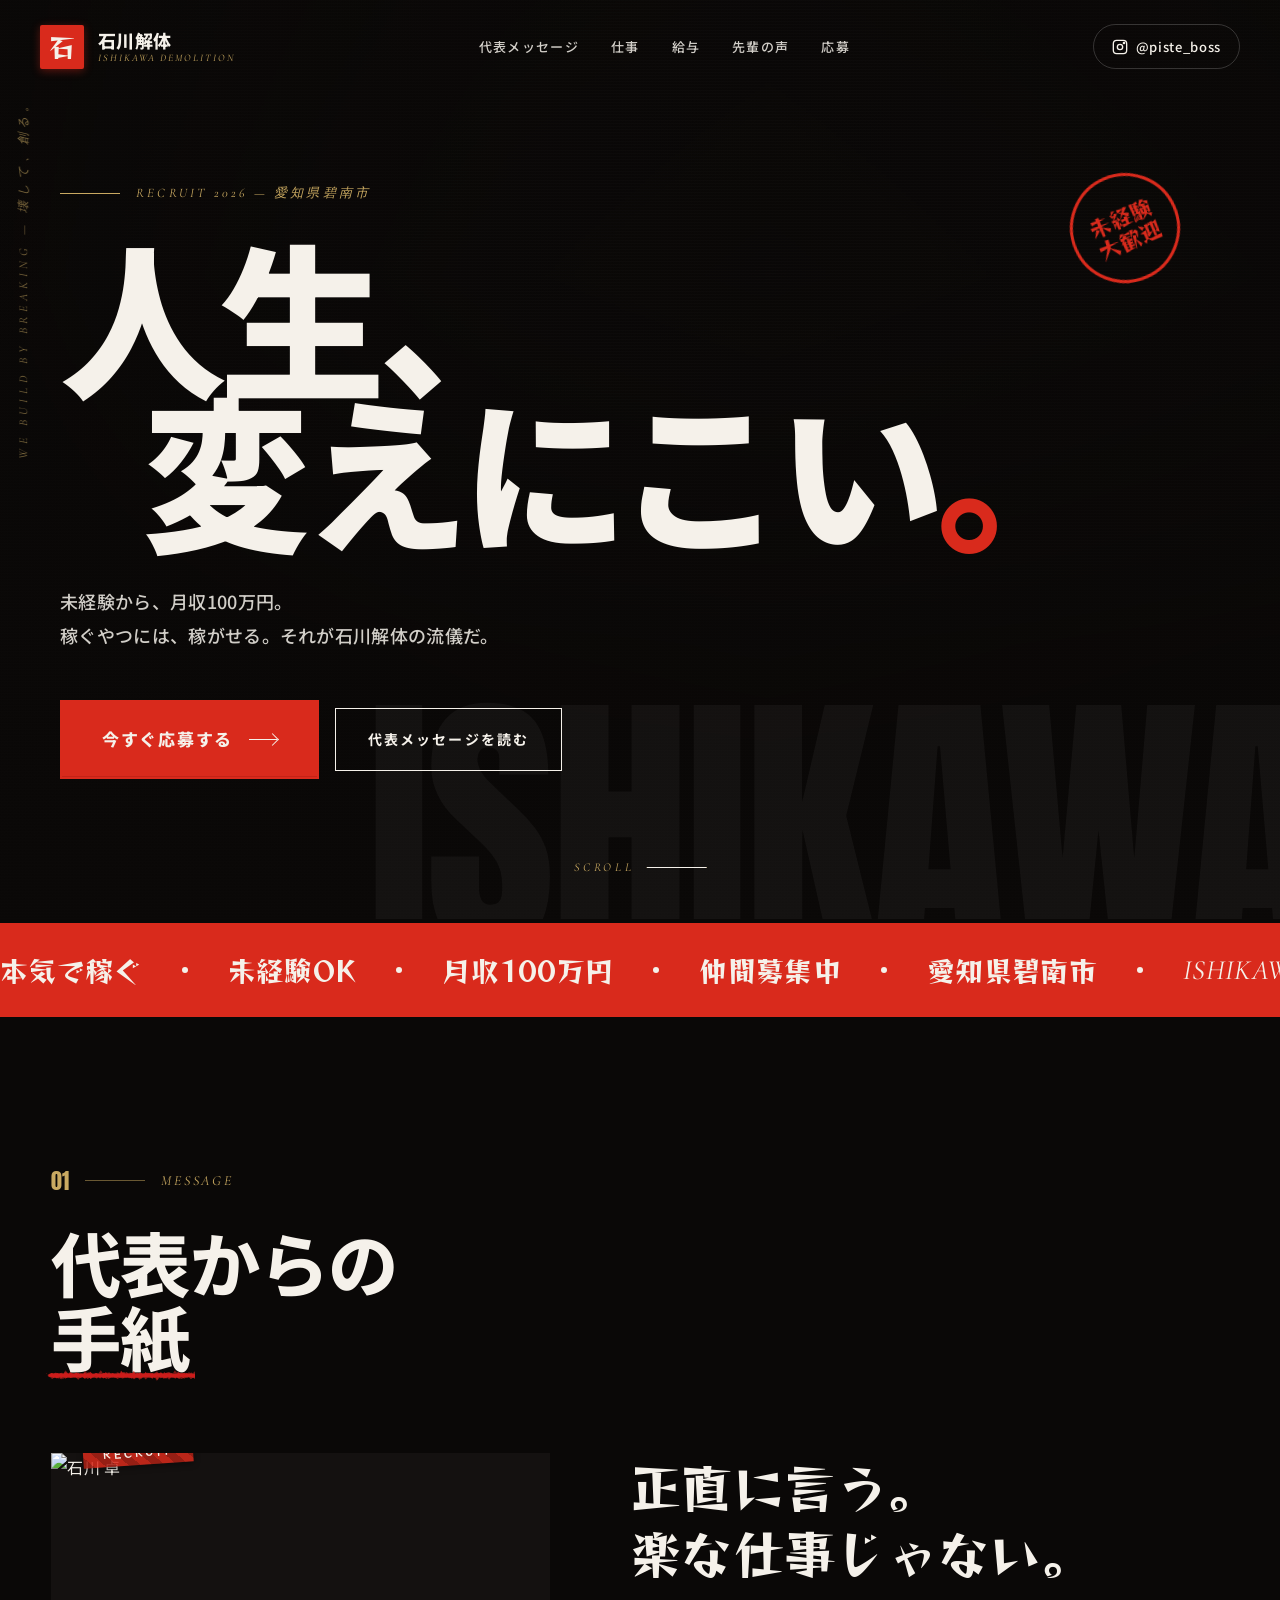
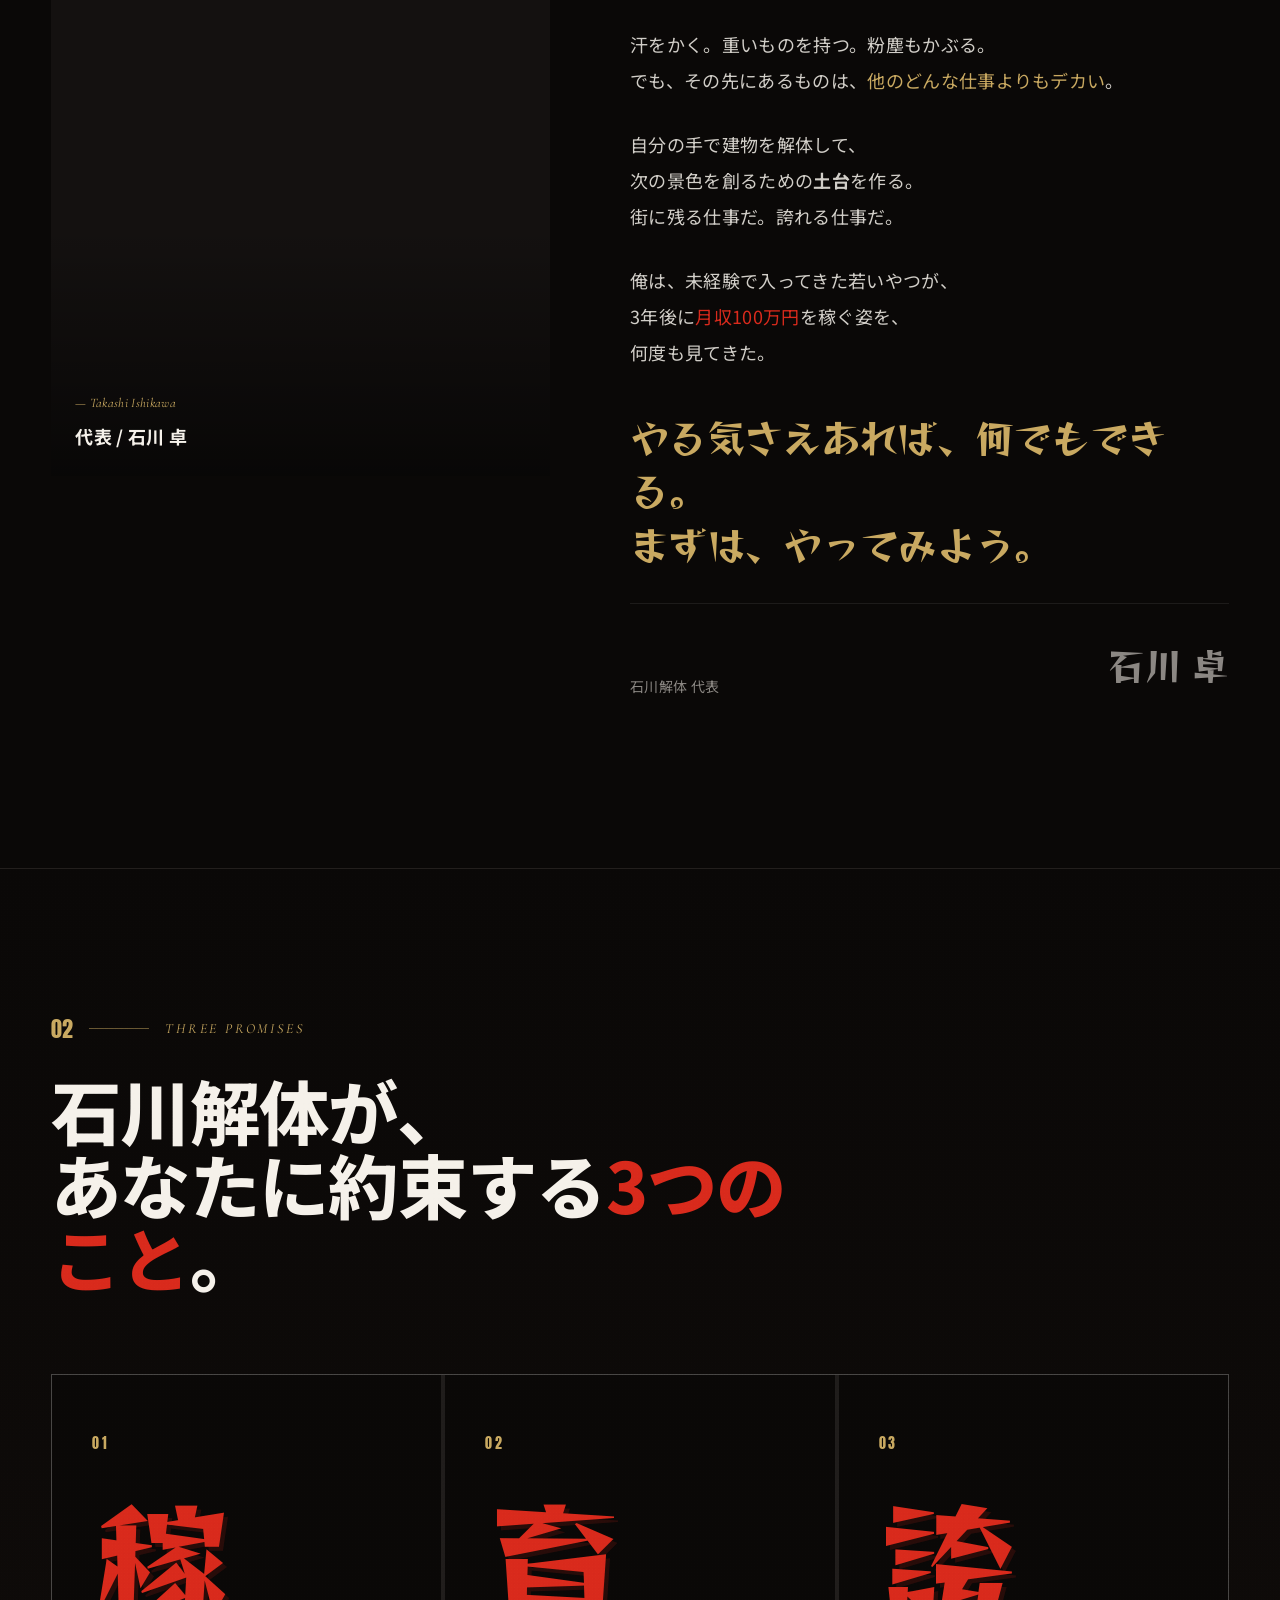
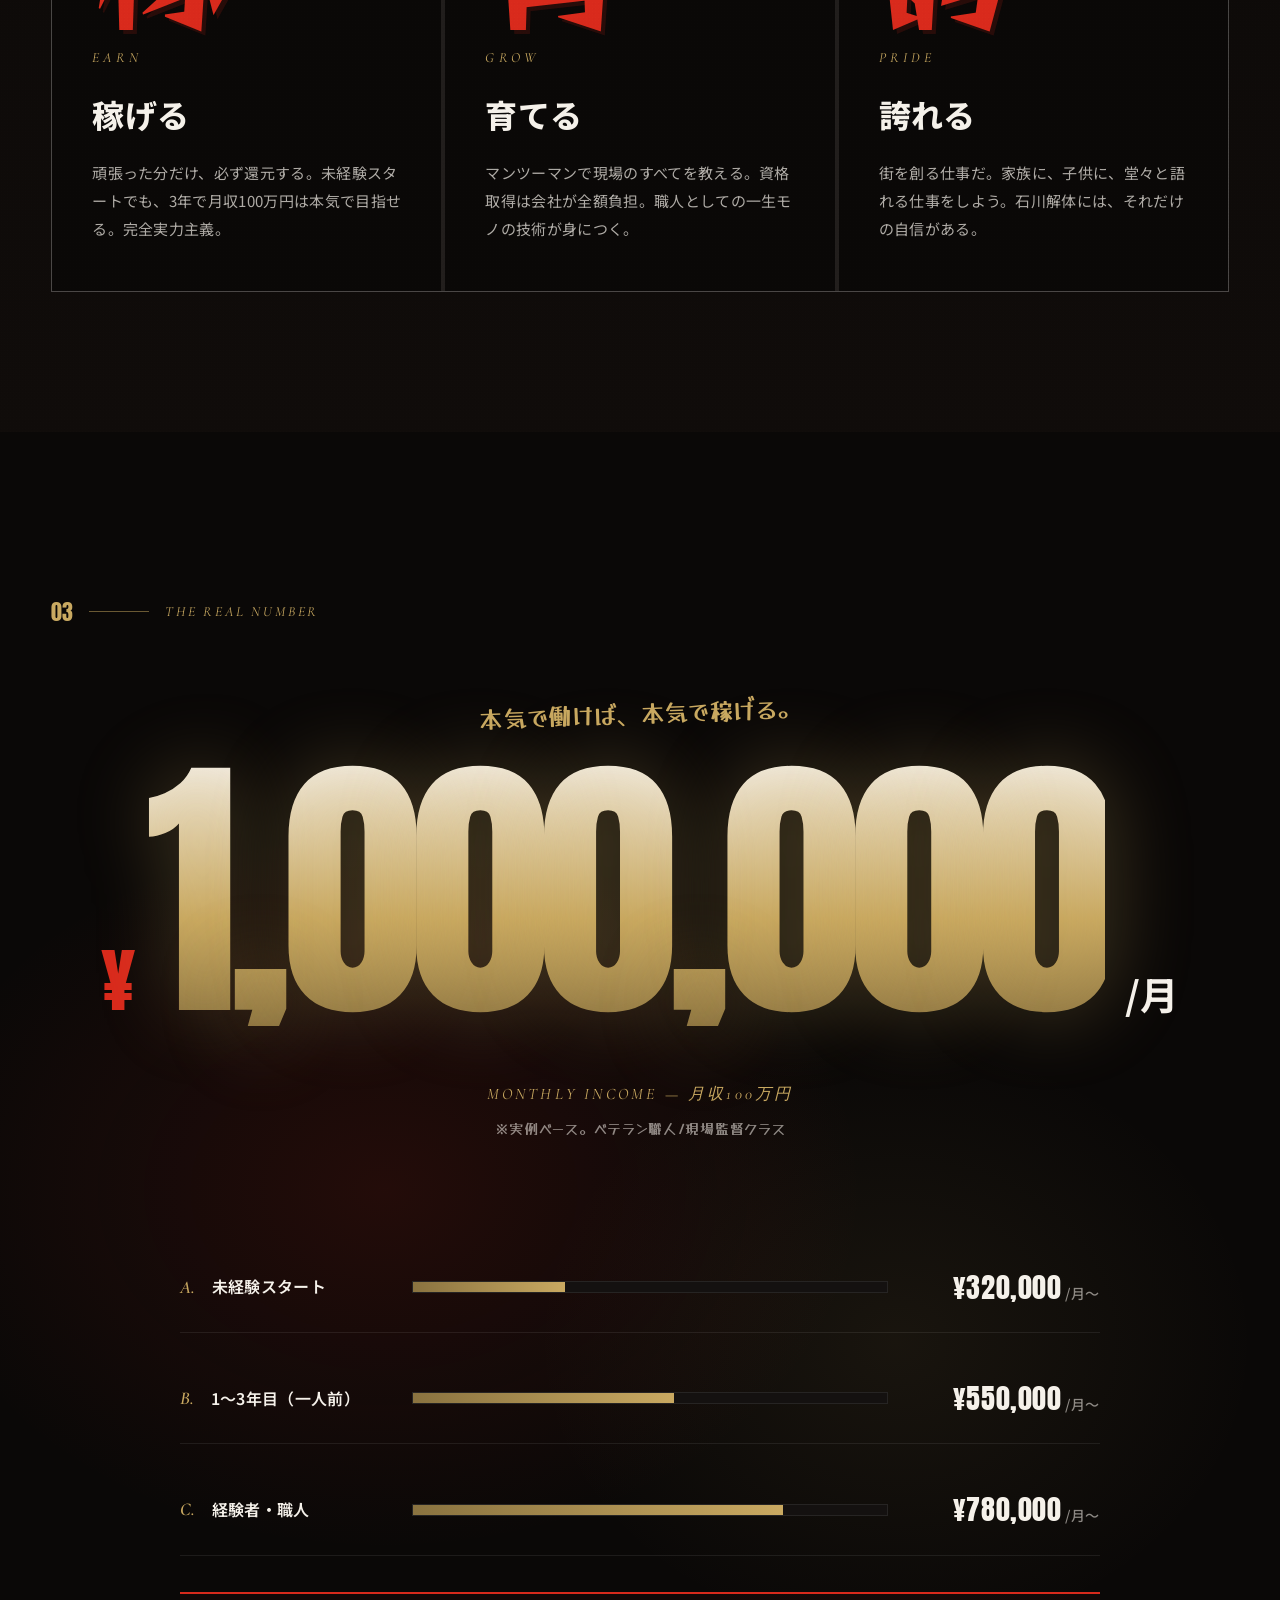
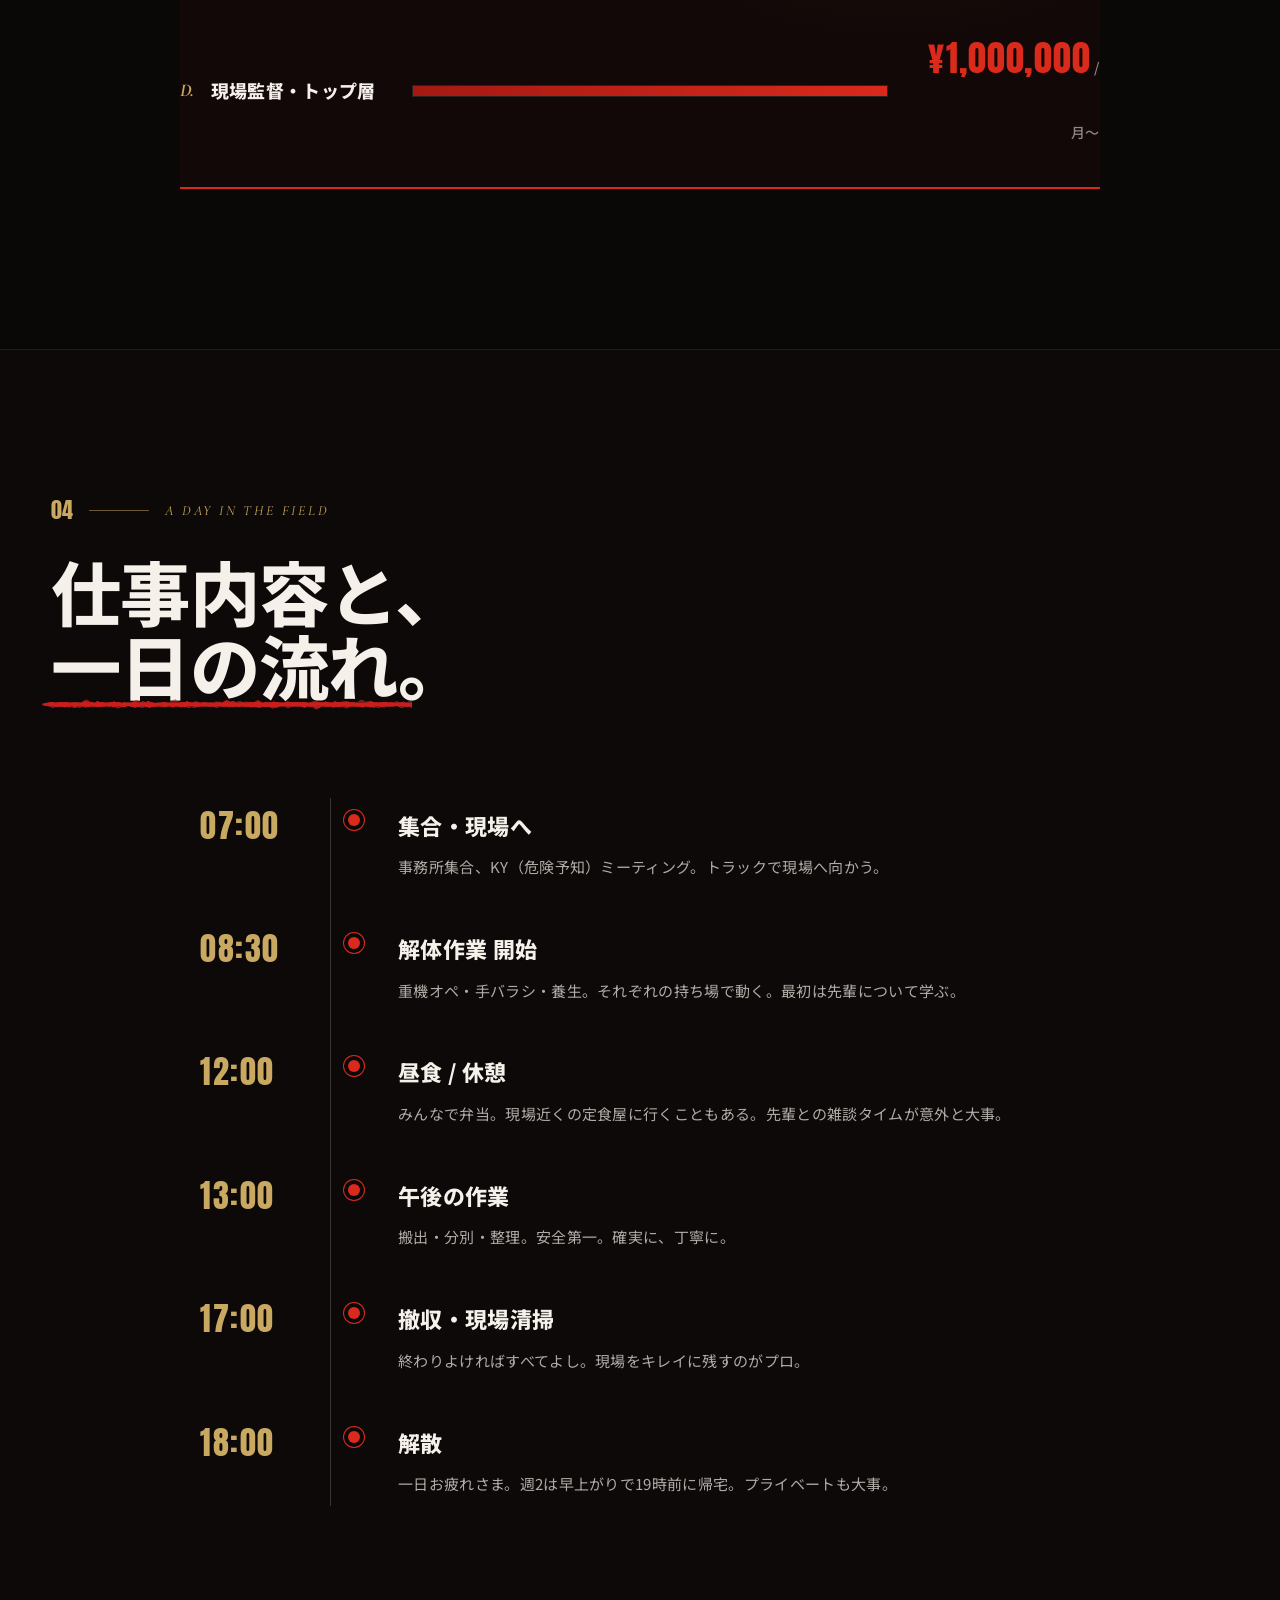
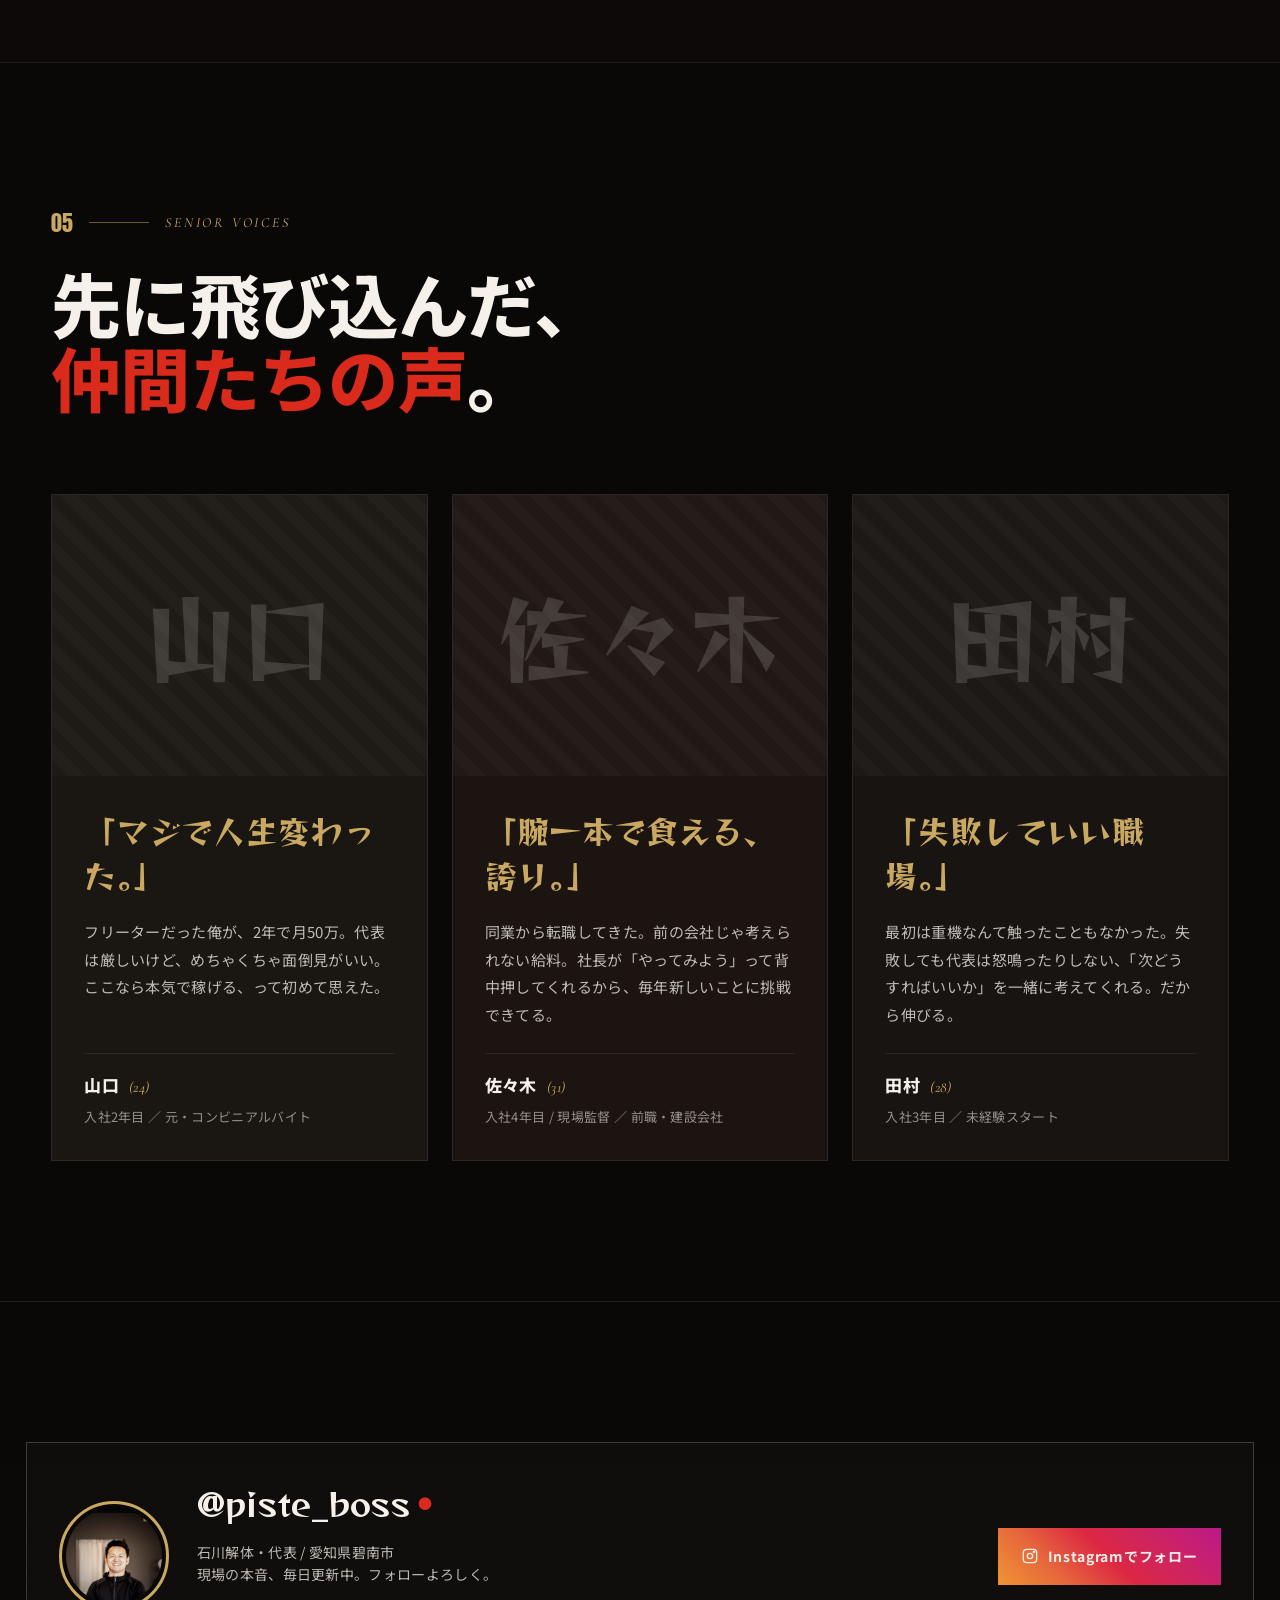
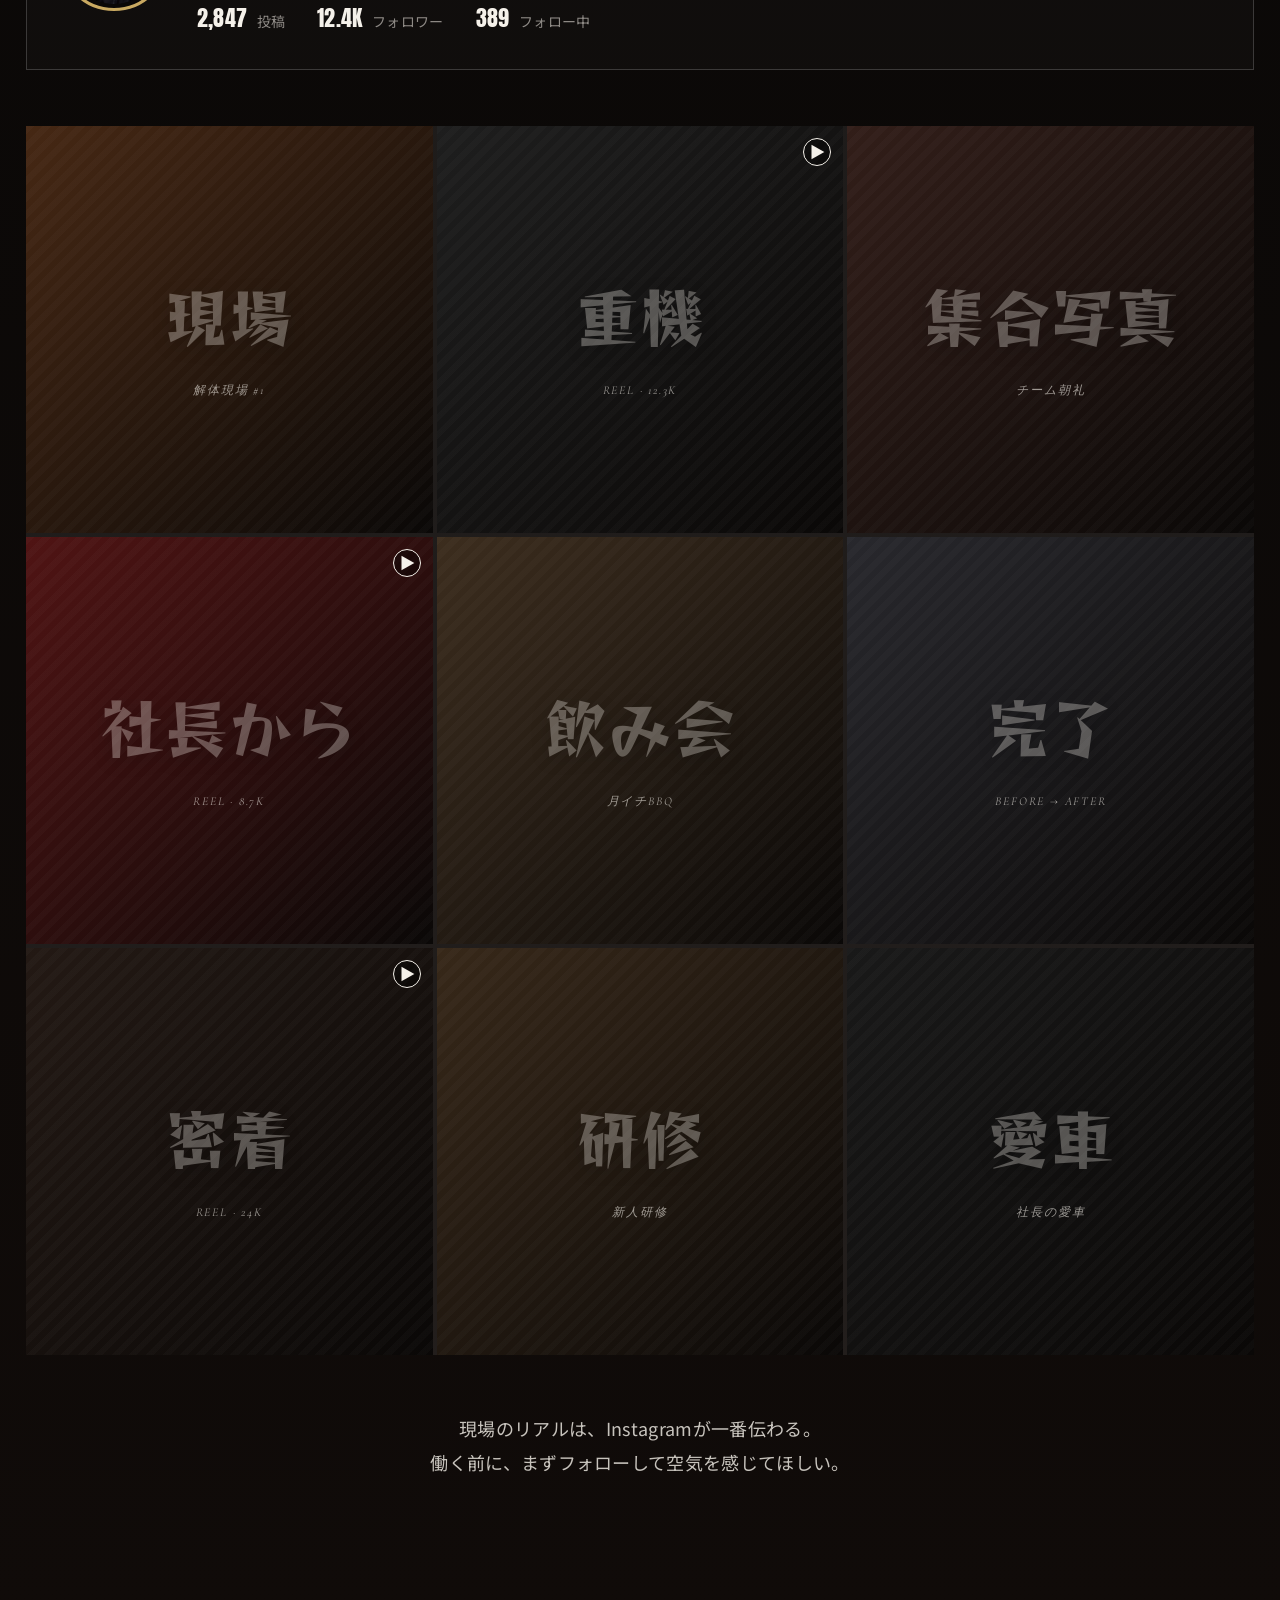
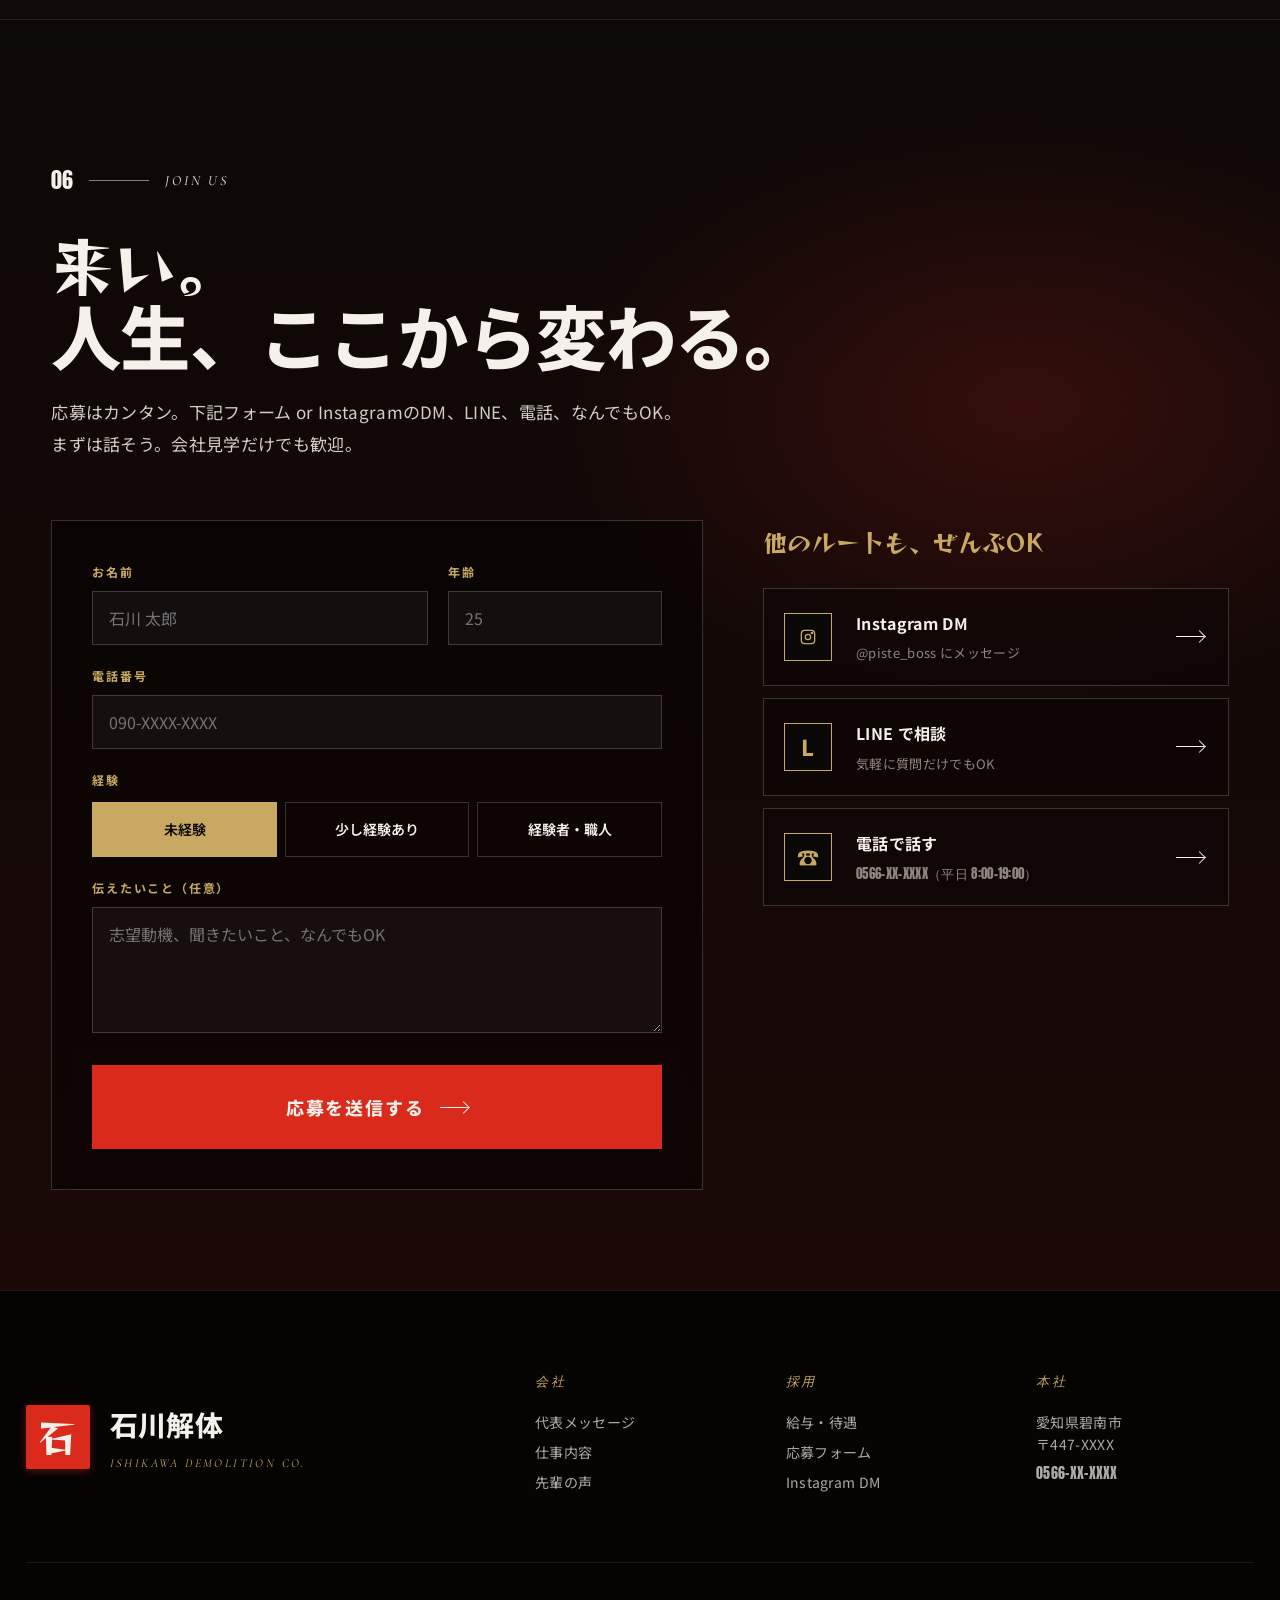
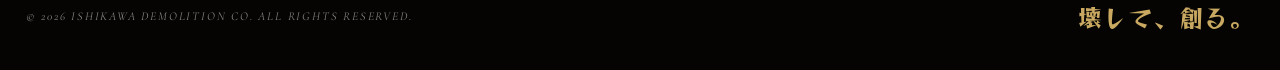
==== index.html @ c7a7e27c "LP作成" ====
<!doctype html>
<html lang="ja">
<head>
  <meta charset="utf-8" />
  <meta name="viewport" content="width=device-width, initial-scale=1" />
  <title>石川解体 採用 — 人生、変えにこい。</title>
  <meta name="description" content="愛知県碧南市・石川解体の採用LP。未経験から月収100万円。本気で稼ぎたい仲間を募集中。" />
  <meta property="og:title" content="石川解体 採用 — 人生、変えにこい。" />
  <meta property="og:description" content="愛知県碧南市・石川解体の採用LP。未経験から月収100万円。本気で稼ぎたい仲間を募集中。" />
  <meta property="og:type" content="website" />
  <meta property="og:image" content="assets/ishikawa-hero-wide.jpg" />
  <link rel="stylesheet" href="styles.css" />
  <link rel="stylesheet" href="sections.css" />
</head>
<body>

  <!-- HERO -->
  <section class="hero grain">
    <div class="hero__bg">
      <img id="hero-img" src="assets/ishikawa-hero-wide.jpg" alt="石川" />
      <div class="hero__overlay"></div>
      <div class="hero__noise"></div>
    </div>

    <header class="topbar">
      <div class="topbar__brand">
        <span class="brand-mark">石</span>
        <span class="brand-name">石川解体<span class="brand-sub">ISHIKAWA DEMOLITION</span></span>
      </div>
      <nav class="topbar__nav">
        <a href="#message">代表メッセージ</a>
        <a href="#work">仕事</a>
        <a href="#money">給与</a>
        <a href="#voice">先輩の声</a>
        <a href="#apply">応募</a>
      </nav>
      <a href="https://instagram.com/piste_boss" class="topbar__ig" target="_blank" rel="noreferrer">
        <svg width="16" height="16" viewBox="0 0 24 24" fill="none" stroke="currentColor" stroke-width="2"><rect x="2" y="2" width="20" height="20" rx="5"/><circle cx="12" cy="12" r="4"/><circle cx="18" cy="6" r="1" fill="currentColor"/></svg>
        @piste_boss
      </a>
    </header>

    <div class="hero__content">
      <div class="hero__eyebrow">
        <span class="bar"></span>
        <span class="hero__eyebrow-text">RECRUIT 2026 — 愛知県碧南市</span>
      </div>

      <h1 class="hero__title">
        <span class="hero__line hero__line-1">人生、</span>
        <span class="hero__line hero__line-2">変えにこい<span class="hero__bang red">。</span></span>
      </h1>

      <div class="hero__sub">
        <p>
          未経験から、月収100万円。<br/>
          稼ぐやつには、稼がせる。それが石川解体の流儀だ。
        </p>
      </div>

      <div class="hero__actions">
        <a href="#apply" class="btn-primary">
          <span>今すぐ応募する</span>
          <span class="arr"></span>
        </a>
        <a href="#message" class="btn-ghost">
          <span>代表メッセージを読む</span>
        </a>
      </div>

      <div class="hero__stamp">
        <div class="stamp">
          未経験<br/>大歓迎
        </div>
      </div>
    </div>

    <div class="hero__scroll">
      <span class="serif-en">Scroll</span>
      <span class="hero__scroll-line"></span>
    </div>

    <div class="hero__sidetext">
      <span>WE BUILD BY BREAKING — 壊して、創る。</span>
    </div>

    <div class="hero__bigword" id="hero-bigword">
      ISHIKAWA
    </div>
  </section>

  <!-- MARQUEE -->
  <div class="marquee">
    <div class="marquee__track">
      <span class="marquee__group">
        <span>本気で稼ぐ</span><i class="dot"></i>
        <span>未経験OK</span><i class="dot"></i>
        <span>月収100万円</span><i class="dot"></i>
        <span>仲間募集中</span><i class="dot"></i>
        <span>愛知県碧南市</span><i class="dot"></i>
        <span class="serif-en">ISHIKAWA DEMOLITION</span><i class="dot"></i>
      </span>
      <span class="marquee__group">
        <span>本気で稼ぐ</span><i class="dot"></i>
        <span>未経験OK</span><i class="dot"></i>
        <span>月収100万円</span><i class="dot"></i>
        <span>仲間募集中</span><i class="dot"></i>
        <span>愛知県碧南市</span><i class="dot"></i>
        <span class="serif-en">ISHIKAWA DEMOLITION</span><i class="dot"></i>
      </span>
      <span class="marquee__group">
        <span>本気で稼ぐ</span><i class="dot"></i>
        <span>未経験OK</span><i class="dot"></i>
        <span>月収100万円</span><i class="dot"></i>
        <span>仲間募集中</span><i class="dot"></i>
        <span>愛知県碧南市</span><i class="dot"></i>
        <span class="serif-en">ISHIKAWA DEMOLITION</span><i class="dot"></i>
      </span>
      <span class="marquee__group">
        <span>本気で稼ぐ</span><i class="dot"></i>
        <span>未経験OK</span><i class="dot"></i>
        <span>月収100万円</span><i class="dot"></i>
        <span>仲間募集中</span><i class="dot"></i>
        <span>愛知県碧南市</span><i class="dot"></i>
        <span class="serif-en">ISHIKAWA DEMOLITION</span><i class="dot"></i>
      </span>
    </div>
  </div>

  <!-- MESSAGE -->
  <section id="message" class="message">
    <div class="wrap">
      <div class="message__head reveal">
        <div class="eyebrow">
          <span class="num">01</span>
          <span class="bar"></span>
          <span>Message</span>
        </div>
        <h2 class="h-section">
          代表からの<br/>
          <span class="brush-underline">手紙</span>
        </h2>
      </div>

      <div class="message__body">
        <div class="message__photo reveal">
          <img src="assets/ishikawa-portrait.jpg" alt="石川 卓" />
          <div class="tape" style="top: -12px; left: 32px; transform: rotate(-4deg);">RECRUIT</div>
          <div class="message__caption">
            <span class="serif-en">— Takashi Ishikawa</span>
            <span>代表 / 石川 卓</span>
          </div>
        </div>

        <div class="message__text reveal reveal-late">
          <p class="message__lead brush">
            正直に言う。<br/>
            楽な仕事じゃない。
          </p>
          <p>
            汗をかく。重いものを持つ。粉塵もかぶる。<br/>
            でも、その先にあるものは、<span class="gold">他のどんな仕事よりもデカい</span>。
          </p>
          <p>
            自分の手で建物を解体して、<br/>
            次の景色を創るための<strong>土台</strong>を作る。<br/>
            街に残る仕事だ。誇れる仕事だ。
          </p>
          <p>
            俺は、未経験で入ってきた若いやつが、<br/>
            3年後に<span class="red">月収100万円</span>を稼ぐ姿を、<br/>
            何度も見てきた。
          </p>
          <p class="message__close brush">
            やる気さえあれば、何でもできる。<br/>
            まずは、やってみよう。
          </p>
          <p class="message__sign">
            石川解体 代表<br/>
            <span class="brush" style="font-size: 36px;">石川 卓</span>
          </p>
        </div>
      </div>
    </div>
  </section>

  <!-- PROMISES -->
  <section class="promises grain">
    <div class="wrap">
      <div class="promises__head reveal">
        <div class="eyebrow">
          <span class="num">02</span>
          <span class="bar"></span>
          <span>Three Promises</span>
        </div>
        <h2 class="h-section">石川解体が、<br/>あなたに約束する<span class="red">3つのこと</span>。</h2>
      </div>
      <div class="promises__grid">
        <article class="promise reveal" style="transition-delay: 0s;">
          <div class="promise__num num">01</div>
          <div class="promise__kanji brush">稼</div>
          <div class="promise__en serif-en">EARN</div>
          <h3 class="promise__title">稼げる</h3>
          <p class="promise__body">頑張った分だけ、必ず還元する。未経験スタートでも、3年で月収100万円は本気で目指せる。完全実力主義。</p>
        </article>
        <article class="promise reveal" style="transition-delay: 0.15s;">
          <div class="promise__num num">02</div>
          <div class="promise__kanji brush">育</div>
          <div class="promise__en serif-en">GROW</div>
          <h3 class="promise__title">育てる</h3>
          <p class="promise__body">マンツーマンで現場のすべてを教える。資格取得は会社が全額負担。職人としての一生モノの技術が身につく。</p>
        </article>
        <article class="promise reveal" style="transition-delay: 0.3s;">
          <div class="promise__num num">03</div>
          <div class="promise__kanji brush">誇</div>
          <div class="promise__en serif-en">PRIDE</div>
          <h3 class="promise__title">誇れる</h3>
          <p class="promise__body">街を創る仕事だ。家族に、子供に、堂々と語れる仕事をしよう。石川解体には、それだけの自信がある。</p>
        </article>
      </div>
    </div>
  </section>

  <!-- MONEY -->
  <section id="money" class="money">
    <div class="money__bg"></div>
    <div class="wrap">
      <div class="money__head reveal">
        <div class="eyebrow">
          <span class="num">03</span>
          <span class="bar"></span>
          <span>The Real Number</span>
        </div>
      </div>

      <div class="money__big reveal reveal-late">
        <div class="money__label hand">本気で働けば、本気で稼げる。</div>
        <div class="money__amount">
          <span class="money__yen num">¥</span>
          <span class="money__num num">1,000,000</span>
          <span class="money__per">/月</span>
        </div>
        <div class="money__sub">
          MONTHLY INCOME — 月収100万円<br/>
          <span class="hand">※実例ベース。ベテラン職人/現場監督クラス</span>
        </div>
      </div>

      <div class="money__rows">
        <div class="money__row reveal">
          <div class="money__row-label">
            <span class="serif-en">A.</span> 未経験スタート
          </div>
          <div class="money__row-bar">
            <div class="money__row-fill" style="width: 32%;"></div>
          </div>
          <div class="money__row-amount num">¥320,000<span>/月〜</span></div>
        </div>
        <div class="money__row reveal">
          <div class="money__row-label">
            <span class="serif-en">B.</span> 1〜3年目（一人前）
          </div>
          <div class="money__row-bar">
            <div class="money__row-fill" style="width: 55%;"></div>
          </div>
          <div class="money__row-amount num">¥550,000<span>/月〜</span></div>
        </div>
        <div class="money__row reveal">
          <div class="money__row-label">
            <span class="serif-en">C.</span> 経験者・職人
          </div>
          <div class="money__row-bar">
            <div class="money__row-fill" style="width: 78%;"></div>
          </div>
          <div class="money__row-amount num">¥780,000<span>/月〜</span></div>
        </div>
        <div class="money__row money__row--peak reveal">
          <div class="money__row-label">
            <span class="serif-en">D.</span> 現場監督・トップ層
          </div>
          <div class="money__row-bar">
            <div class="money__row-fill money__row-fill--red" style="width: 100%;"></div>
          </div>
          <div class="money__row-amount num red">¥1,000,000<span>/月〜</span></div>
        </div>
      </div>
    </div>
  </section>

  <!-- WORK -->
  <section id="work" class="work">
    <div class="wrap">
      <div class="work__head reveal">
        <div class="eyebrow">
          <span class="num">04</span>
          <span class="bar"></span>
          <span>A Day in the Field</span>
        </div>
        <h2 class="h-section">仕事内容と、<br/><span class="brush-underline">一日の流れ</span>。</h2>
      </div>

      <div class="work__timeline">
        <div class="work__step reveal" style="transition-delay: 0s;">
          <div class="work__step-time num">07:00</div>
          <div class="work__step-dot"><span></span></div>
          <div class="work__step-body">
            <h3 class="work__step-title">集合・現場へ</h3>
            <p>事務所集合、KY（危険予知）ミーティング。トラックで現場へ向かう。</p>
          </div>
        </div>
        <div class="work__step reveal" style="transition-delay: 0.08s;">
          <div class="work__step-time num">08:30</div>
          <div class="work__step-dot"><span></span></div>
          <div class="work__step-body">
            <h3 class="work__step-title">解体作業 開始</h3>
            <p>重機オペ・手バラシ・養生。それぞれの持ち場で動く。最初は先輩について学ぶ。</p>
          </div>
        </div>
        <div class="work__step reveal" style="transition-delay: 0.16s;">
          <div class="work__step-time num">12:00</div>
          <div class="work__step-dot"><span></span></div>
          <div class="work__step-body">
            <h3 class="work__step-title">昼食 / 休憩</h3>
            <p>みんなで弁当。現場近くの定食屋に行くこともある。先輩との雑談タイムが意外と大事。</p>
          </div>
        </div>
        <div class="work__step reveal" style="transition-delay: 0.24s;">
          <div class="work__step-time num">13:00</div>
          <div class="work__step-dot"><span></span></div>
          <div class="work__step-body">
            <h3 class="work__step-title">午後の作業</h3>
            <p>搬出・分別・整理。安全第一。確実に、丁寧に。</p>
          </div>
        </div>
        <div class="work__step reveal" style="transition-delay: 0.32s;">
          <div class="work__step-time num">17:00</div>
          <div class="work__step-dot"><span></span></div>
          <div class="work__step-body">
            <h3 class="work__step-title">撤収・現場清掃</h3>
            <p>終わりよければすべてよし。現場をキレイに残すのがプロ。</p>
          </div>
        </div>
        <div class="work__step reveal" style="transition-delay: 0.4s;">
          <div class="work__step-time num">18:00</div>
          <div class="work__step-dot"><span></span></div>
          <div class="work__step-body">
            <h3 class="work__step-title">解散</h3>
            <p>一日お疲れさま。週2は早上がりで19時前に帰宅。プライベートも大事。</p>
          </div>
        </div>
      </div>
    </div>
  </section>

  <!-- VOICE -->
  <section id="voice" class="voice">
    <div class="wrap">
      <div class="voice__head reveal">
        <div class="eyebrow">
          <span class="num">05</span>
          <span class="bar"></span>
          <span>Senior Voices</span>
        </div>
        <h2 class="h-section">先に飛び込んだ、<br/><span class="red">仲間たちの声</span>。</h2>
      </div>

      <div class="voice__grid">
        <article class="voice__card reveal" style="transition-delay: 0s; background: #1a1612;">
          <div class="voice__card-photo">
            <div class="voice__placeholder">
              <span class="voice__placeholder-name brush">山口</span>
            </div>
          </div>
          <div class="voice__card-body">
            <div class="voice__quote brush">「マジで人生変わった。」</div>
            <p class="voice__body">フリーターだった俺が、2年で月50万。代表は厳しいけど、めちゃくちゃ面倒見がいい。ここなら本気で稼げる、って初めて思えた。</p>
            <div class="voice__meta">
              <div class="voice__name">山口 <span>(24)</span></div>
              <div class="voice__role">入社2年目 ／ 元・コンビニアルバイト</div>
            </div>
          </div>
        </article>
        <article class="voice__card reveal" style="transition-delay: 0.12s; background: #1c1410;">
          <div class="voice__card-photo">
            <div class="voice__placeholder">
              <span class="voice__placeholder-name brush">佐々木</span>
            </div>
          </div>
          <div class="voice__card-body">
            <div class="voice__quote brush">「腕一本で食える、誇り。」</div>
            <p class="voice__body">同業から転職してきた。前の会社じゃ考えられない給料。社長が「やってみよう」って背中押してくれるから、毎年新しいことに挑戦できてる。</p>
            <div class="voice__meta">
              <div class="voice__name">佐々木 <span>(31)</span></div>
              <div class="voice__role">入社4年目 / 現場監督 ／ 前職・建設会社</div>
            </div>
          </div>
        </article>
        <article class="voice__card reveal" style="transition-delay: 0.24s; background: #181412;">
          <div class="voice__card-photo">
            <div class="voice__placeholder">
              <span class="voice__placeholder-name brush">田村</span>
            </div>
          </div>
          <div class="voice__card-body">
            <div class="voice__quote brush">「失敗していい職場。」</div>
            <p class="voice__body">最初は重機なんて触ったこともなかった。失敗しても代表は怒鳴ったりしない、「次どうすればいいか」を一緒に考えてくれる。だから伸びる。</p>
            <div class="voice__meta">
              <div class="voice__name">田村 <span>(28)</span></div>
              <div class="voice__role">入社3年目 ／ 未経験スタート</div>
            </div>
          </div>
        </article>
      </div>
    </div>
  </section>

  <!-- INSTAGRAM -->
  <section class="ig">
    <div class="wrap-wide">
      <div class="ig__head reveal">
        <div class="ig__head-left">
          <div class="ig__avatar">
            <img src="assets/ishikawa-square.jpg" alt="" />
          </div>
          <div>
            <div class="ig__handle">
              <span class="brush" style="font-size: 32px;">@piste_boss</span>
              <span class="ig__verified">●</span>
            </div>
            <div class="ig__bio">
              石川解体・代表 / 愛知県碧南市<br/>
              現場の本音、毎日更新中。フォローよろしく。
            </div>
            <div class="ig__stats">
              <div><strong class="num">2,847</strong> 投稿</div>
              <div><strong class="num">12.4K</strong> フォロワー</div>
              <div><strong class="num">389</strong> フォロー中</div>
            </div>
          </div>
        </div>
        <a href="https://instagram.com/piste_boss" class="ig__follow" target="_blank" rel="noreferrer">
          <svg width="16" height="16" viewBox="0 0 24 24" fill="none" stroke="currentColor" stroke-width="2"><rect x="2" y="2" width="20" height="20" rx="5"/><circle cx="12" cy="12" r="4"/><circle cx="18" cy="6" r="1" fill="currentColor"/></svg>
          <span>Instagramでフォロー</span>
        </a>
      </div>

      <div class="ig__grid reveal">
        <a href="#" class="ig__post ig__post--photo">
          <div class="ig__post-bg" style="background: linear-gradient(135deg, rgba(70,40,20,1) 0%, #0a0807 100%);"></div>
          <div class="ig__post-label brush">現場</div>
          <div class="ig__post-sub">解体現場 #1</div>
        </a>
        <a href="#" class="ig__post ig__post--reel">
          <div class="ig__post-bg" style="background: linear-gradient(135deg, rgba(30,30,30,1) 0%, #0a0807 100%);"></div>
          <div class="ig__post-label brush">重機</div>
          <div class="ig__post-sub">REEL · 12.3K</div>
          <div class="ig__post-icon">
            <svg width="22" height="22" viewBox="0 0 24 24" fill="currentColor"><polygon points="6,4 20,12 6,20"/></svg>
          </div>
        </a>
        <a href="#" class="ig__post ig__post--photo">
          <div class="ig__post-bg" style="background: linear-gradient(135deg, rgba(50,30,25,1) 0%, #0a0807 100%);"></div>
          <div class="ig__post-label brush">集合写真</div>
          <div class="ig__post-sub">チーム朝礼</div>
        </a>
        <a href="#" class="ig__post ig__post--reel">
          <div class="ig__post-bg" style="background: linear-gradient(135deg, rgba(80,20,20,1) 0%, #0a0807 100%);"></div>
          <div class="ig__post-label brush">社長から</div>
          <div class="ig__post-sub">REEL · 8.7K</div>
          <div class="ig__post-icon">
            <svg width="22" height="22" viewBox="0 0 24 24" fill="currentColor"><polygon points="6,4 20,12 6,20"/></svg>
          </div>
        </a>
        <a href="#" class="ig__post ig__post--photo">
          <div class="ig__post-bg" style="background: linear-gradient(135deg, rgba(60,45,30,1) 0%, #0a0807 100%);"></div>
          <div class="ig__post-label brush">飲み会</div>
          <div class="ig__post-sub">月イチBBQ</div>
        </a>
        <a href="#" class="ig__post ig__post--photo">
          <div class="ig__post-bg" style="background: linear-gradient(135deg, rgba(40,40,45,1) 0%, #0a0807 100%);"></div>
          <div class="ig__post-label brush">完了</div>
          <div class="ig__post-sub">BEFORE → AFTER</div>
        </a>
        <a href="#" class="ig__post ig__post--reel">
          <div class="ig__post-bg" style="background: linear-gradient(135deg, rgba(35,25,20,1) 0%, #0a0807 100%);"></div>
          <div class="ig__post-label brush">密着</div>
          <div class="ig__post-sub">REEL · 24K</div>
          <div class="ig__post-icon">
            <svg width="22" height="22" viewBox="0 0 24 24" fill="currentColor"><polygon points="6,4 20,12 6,20"/></svg>
          </div>
        </a>
        <a href="#" class="ig__post ig__post--photo">
          <div class="ig__post-bg" style="background: linear-gradient(135deg, rgba(55,40,25,1) 0%, #0a0807 100%);"></div>
          <div class="ig__post-label brush">研修</div>
          <div class="ig__post-sub">新人研修</div>
        </a>
        <a href="#" class="ig__post ig__post--photo">
          <div class="ig__post-bg" style="background: linear-gradient(135deg, rgba(25,25,25,1) 0%, #0a0807 100%);"></div>
          <div class="ig__post-label brush">愛車</div>
          <div class="ig__post-sub">社長の愛車</div>
        </a>
      </div>

      <div class="ig__cta reveal">
        <p>現場のリアルは、Instagramが一番伝わる。<br/>働く前に、まずフォローして空気を感じてほしい。</p>
      </div>
    </div>
  </section>

  <!-- APPLY -->
  <section id="apply" class="apply">
    <div class="apply__bg"></div>
    <div class="wrap">
      <div class="apply__head reveal">
        <div class="eyebrow" style="color: var(--paper);">
          <span class="num" style="color: var(--paper);">06</span>
          <span class="bar" style="background: var(--paper);"></span>
          <span>Join Us</span>
        </div>
        <h2 class="h-section apply__title">
          <span class="brush" style="font-size: 0.9em;">来い。</span><br/>
          人生、ここから変わる。
        </h2>
        <p class="apply__lead">
          応募はカンタン。下記フォーム or InstagramのDM、LINE、電話、なんでもOK。<br/>
          まずは話そう。会社見学だけでも歓迎。
        </p>
      </div>

      <div class="apply__body reveal reveal-late">
        <form class="apply__form" id="applyForm" name="apply" method="POST" data-netlify="true" netlify-honeypot="bot-field">
          <input type="hidden" name="form-name" value="apply" />
          <p style="display:none;"><label>Bot field: <input name="bot-field" /></label></p>
          <div class="apply__row">
            <label>
              <span class="apply__label">お名前</span>
              <input type="text" name="name" required placeholder="石川 太郎" />
            </label>
            <label>
              <span class="apply__label">年齢</span>
              <input type="text" name="age" required placeholder="25" />
            </label>
          </div>
          <label>
            <span class="apply__label">電話番号</span>
            <input type="tel" name="tel" required placeholder="090-XXXX-XXXX" />
          </label>
          <div class="apply__exp">
            <span class="apply__label">経験</span>
            <input type="hidden" name="exp" id="expField" value="未経験" />
            <div class="apply__exp-opts" id="expOpts">
              <button type="button" class="apply__exp-opt is-on" data-val="未経験">未経験</button>
              <button type="button" class="apply__exp-opt" data-val="少し経験あり">少し経験あり</button>
              <button type="button" class="apply__exp-opt" data-val="経験者・職人">経験者・職人</button>
            </div>
          </div>
          <label>
            <span class="apply__label">伝えたいこと（任意）</span>
            <textarea rows="4" name="message" placeholder="志望動機、聞きたいこと、なんでもOK"></textarea>
          </label>
          <button type="submit" class="btn-primary apply__submit">
            <span>応募を送信する</span>
            <span class="arr"></span>
          </button>
        </form>
        <div class="apply__done" id="applyDone" style="display:none;">
          <div class="apply__done-stamp brush">受付<br/>完了</div>
          <h3 class="brush" style="font-size: 48px; margin-bottom: 16px;">受け取った。</h3>
          <p>2営業日以内に、石川から直接連絡する。<br/>連絡が来なかったら、Instagramに直接DM送ってきてくれ。</p>
        </div>

        <div class="apply__alt">
          <div class="apply__alt-title brush">他のルートも、ぜんぶOK</div>
          <a href="https://instagram.com/piste_boss" class="apply__alt-row" target="_blank" rel="noreferrer">
            <span class="apply__alt-icon">
              <svg width="16" height="16" viewBox="0 0 24 24" fill="none" stroke="currentColor" stroke-width="2"><rect x="2" y="2" width="20" height="20" rx="5"/><circle cx="12" cy="12" r="4"/><circle cx="18" cy="6" r="1" fill="currentColor"/></svg>
            </span>
            <div>
              <div class="apply__alt-name">Instagram DM</div>
              <div class="apply__alt-sub">@piste_boss にメッセージ</div>
            </div>
            <span class="arr"></span>
          </a>
          <a href="#" class="apply__alt-row">
            <span class="apply__alt-icon">L</span>
            <div>
              <div class="apply__alt-name">LINE で相談</div>
              <div class="apply__alt-sub">気軽に質問だけでもOK</div>
            </div>
            <span class="arr"></span>
          </a>
          <a href="tel:0000000000" class="apply__alt-row">
            <span class="apply__alt-icon">☎</span>
            <div>
              <div class="apply__alt-name">電話で話す</div>
              <div class="apply__alt-sub num">0566-XX-XXXX（平日 8:00-19:00）</div>
            </div>
            <span class="arr"></span>
          </a>
        </div>
      </div>
    </div>
  </section>

  <!-- FOOTER -->
  <footer class="foot">
    <div class="wrap-wide">
      <div class="foot__main">
        <div class="foot__brand">
          <div class="brand-mark brand-mark--big">石</div>
          <div>
            <div class="foot__name">石川解体</div>
            <div class="foot__sub serif-en">ISHIKAWA DEMOLITION CO.</div>
          </div>
        </div>
        <div class="foot__cols">
          <div>
            <div class="foot__col-title">会社</div>
            <a href="#message">代表メッセージ</a>
            <a href="#work">仕事内容</a>
            <a href="#voice">先輩の声</a>
          </div>
          <div>
            <div class="foot__col-title">採用</div>
            <a href="#money">給与・待遇</a>
            <a href="#apply">応募フォーム</a>
            <a href="https://instagram.com/piste_boss">Instagram DM</a>
          </div>
          <div>
            <div class="foot__col-title">本社</div>
            <p>愛知県碧南市<br/>〒447-XXXX</p>
            <p class="num">0566-XX-XXXX</p>
          </div>
        </div>
      </div>
      <div class="foot__bottom">
        <span class="serif-en">© 2026 ISHIKAWA DEMOLITION CO. ALL RIGHTS RESERVED.</span>
        <span class="brush">壊して、創る。</span>
      </div>
    </div>
  </footer>

  <script src="script.js"></script>
</body>
</html>
---- styles.css ----
@import url('https://fonts.googleapis.com/css2?family=Noto+Sans+JP:wght@300;400;500;700;800;900&family=Noto+Serif+JP:wght@500;700;900&family=RocknRoll+One&family=Reggae+One&family=Yusei+Magic&family=Bebas+Neue&family=Anton&family=Cormorant+Garamond:ital,wght@1,500&display=swap');

:root {
  --black: #0a0807;
  --black-2: #141110;
  --black-3: #1c1816;
  --paper: #f5f1ea;
  --paper-dim: #e8dfd0;
  --red: #d92a1c;
  --red-deep: #a41912;
  --red-blood: #6b0d09;
  --gold: #c9a961;
  --gold-deep: #8a7340;
  --gold-bright: #e8cf7a;
  --line: rgba(255,255,255,0.08);
  --line-strong: rgba(255,255,255,0.18);
  --fg-3: rgba(245,241,234,0.55);

  --sans: 'Noto Sans JP', system-ui, sans-serif;
  --serif: 'Noto Serif JP', serif;
  --brush: 'Reggae One', 'Noto Serif JP', serif;
  --brush-2: 'RocknRoll One', sans-serif;
  --hand: 'Yusei Magic', sans-serif;
  --num: 'Anton', 'Bebas Neue', sans-serif;
  --num-2: 'Bebas Neue', sans-serif;
  --serif-en: 'Cormorant Garamond', serif;
}

* { box-sizing: border-box; margin: 0; padding: 0; }
html { scroll-behavior: smooth; }
body {
  background: var(--black);
  color: var(--paper);
  font-family: var(--sans);
  font-weight: 400;
  line-height: 1.8;
  letter-spacing: 0.02em;
  -webkit-font-smoothing: antialiased;
  overflow-x: hidden;
}

img { display: block; max-width: 100%; }
a { color: inherit; text-decoration: none; }
button { font: inherit; cursor: pointer; border: none; background: none; color: inherit; }

::selection { background: var(--red); color: var(--paper); }

/* utility */
.brush { font-family: var(--brush); font-weight: 400; }
.brush-2 { font-family: var(--brush-2); }
.hand { font-family: var(--hand); }
.serif { font-family: var(--serif); }
.serif-en { font-family: var(--serif-en); font-style: italic; }
.num { font-family: var(--num); font-weight: 400; }
.num-2 { font-family: var(--num-2); }
.red { color: var(--red); }
.gold { color: var(--gold); }

/* paper texture overlay (subtle grain) */
.grain {
  position: relative;
}
.grain::before {
  content: "";
  position: absolute;
  inset: 0;
  pointer-events: none;
  opacity: 0.06;
  mix-blend-mode: overlay;
  background-image:
    radial-gradient(rgba(255,255,255,0.5) 1px, transparent 1px),
    radial-gradient(rgba(0,0,0,0.5) 1px, transparent 1px);
  background-size: 3px 3px, 5px 5px;
  background-position: 0 0, 1px 2px;
  z-index: 1;
}

/* scroll reveal */
.reveal {
  opacity: 0;
  transform: translateY(40px);
  transition: opacity 1s cubic-bezier(.2,.7,.2,1), transform 1s cubic-bezier(.2,.7,.2,1);
}
.reveal.in {
  opacity: 1;
  transform: translateY(0);
}
.reveal-late {
  transition-delay: 0.15s;
}
.reveal-later {
  transition-delay: 0.3s;
}

/* SCROLL TEXT — letter by letter rise */
.split span {
  display: inline-block;
  opacity: 0;
  transform: translateY(0.6em) rotate(2deg);
  transition: opacity 0.6s, transform 0.6s cubic-bezier(.2,.7,.2,1);
}
.split.in span {
  opacity: 1;
  transform: translateY(0) rotate(0);
}

/* underline brush effect */
.brush-underline {
  position: relative;
  display: inline-block;
}
.brush-underline::after {
  content: "";
  position: absolute;
  left: -4%;
  right: -4%;
  bottom: -8px;
  height: 12px;
  background: url('assets/brush-red.png') no-repeat center / 100% 100%;
  transform: scaleX(0);
  transform-origin: left;
  transition: transform 0.9s cubic-bezier(.2,.7,.2,1) 0.3s;
}
.in .brush-underline::after {
  transform: scaleX(1);
}

/* big stamp / seal */
.stamp {
  display: inline-flex;
  align-items: center;
  justify-content: center;
  width: 110px; height: 110px;
  border: 3px solid var(--red);
  border-radius: 50%;
  color: var(--red);
  font-family: var(--brush);
  font-size: 22px;
  line-height: 1.1;
  text-align: center;
  transform: rotate(-12deg);
  position: relative;
}
.stamp::after {
  content: "";
  position: absolute;
  inset: -3px;
  border: 1px dashed var(--red);
  border-radius: 50%;
  opacity: 0.4;
}

/* tape */
.tape {
  position: absolute;
  width: 110px;
  height: 24px;
  background: rgba(217,42,28,0.85);
  background-image:
    repeating-linear-gradient(45deg, rgba(0,0,0,0.2) 0 8px, transparent 8px 16px);
  font-family: var(--brush-2);
  font-size: 11px;
  color: var(--paper);
  letter-spacing: 0.3em;
  display: flex;
  align-items: center;
  justify-content: center;
  text-transform: uppercase;
  box-shadow: 0 2px 6px rgba(0,0,0,0.4);
}

/* containers */
.wrap {
  width: min(1200px, 92vw);
  margin: 0 auto;
}
.wrap-wide {
  width: min(1440px, 96vw);
  margin: 0 auto;
}
.wrap-narrow {
  width: min(880px, 92vw);
  margin: 0 auto;
}

/* eyebrow label (section number) */
.eyebrow {
  display: inline-flex;
  align-items: center;
  gap: 16px;
  font-family: var(--serif-en);
  font-style: italic;
  font-size: 14px;
  letter-spacing: 0.2em;
  color: var(--gold);
  text-transform: uppercase;
}
.eyebrow .num {
  font-family: var(--num);
  font-style: normal;
  font-size: 22px;
  color: var(--gold);
  letter-spacing: 0;
}
.eyebrow .bar {
  display: inline-block;
  width: 60px;
  height: 1px;
  background: var(--gold);
  opacity: 0.5;
}

/* heading variants */
.h-display {
  font-family: var(--sans);
  font-weight: 900;
  font-size: clamp(48px, 8vw, 130px);
  line-height: 0.95;
  letter-spacing: -0.02em;
}
.h-mega {
  font-family: var(--brush);
  font-weight: 400;
  font-size: clamp(56px, 10vw, 160px);
  line-height: 0.95;
  letter-spacing: 0.02em;
}
.h-section {
  font-family: var(--sans);
  font-weight: 800;
  font-size: clamp(38px, 5.5vw, 76px);
  line-height: 1.05;
  letter-spacing: -0.01em;
}
.h-card {
  font-family: var(--sans);
  font-weight: 700;
  font-size: 24px;
  line-height: 1.4;
}

/* primary button */
.btn-primary {
  display: inline-flex;
  align-items: center;
  gap: 16px;
  padding: 22px 40px;
  background: var(--red);
  color: var(--paper);
  font-family: var(--sans);
  font-weight: 800;
  font-size: 17px;
  letter-spacing: 0.1em;
  position: relative;
  overflow: hidden;
  transition: transform 0.3s, box-shadow 0.3s;
  border: 2px solid var(--red);
}
.btn-primary::before {
  content: "";
  position: absolute;
  inset: 0;
  background: var(--red-deep);
  transform: translateY(100%);
  transition: transform 0.4s cubic-bezier(.2,.7,.2,1);
}
.btn-primary > * { position: relative; z-index: 2; }
.btn-primary:hover {
  transform: translateY(-2px);
  box-shadow: 0 12px 30px rgba(217,42,28,0.4);
}
.btn-primary:hover::before { transform: translateY(0); }

.btn-ghost {
  display: inline-flex;
  align-items: center;
  gap: 12px;
  padding: 18px 32px;
  border: 1.5px solid var(--paper);
  color: var(--paper);
  font-family: var(--sans);
  font-weight: 700;
  font-size: 14px;
  letter-spacing: 0.15em;
  transition: background 0.3s, color 0.3s;
}
.btn-ghost:hover {
  background: var(--paper);
  color: var(--black);
}

/* arrow icon */
.arr {
  display: inline-block;
  width: 28px; height: 1px;
  background: currentColor;
  position: relative;
}
.arr::after {
  content: "";
  position: absolute;
  right: 0; top: -4px;
  width: 8px; height: 8px;
  border-top: 1px solid currentColor;
  border-right: 1px solid currentColor;
  transform: rotate(45deg);
}

/* divider */
.div-line {
  display: block;
  height: 1px;
  background: var(--line);
}

/* parallax wrapper */
.parallax-img {
  position: absolute;
  inset: 0;
  overflow: hidden;
}
.parallax-img > img {
  position: absolute;
  inset: -10% 0;
  width: 100%;
  height: 120%;
  object-fit: cover;
  will-change: transform;
}
---- sections.css ----
/* Sections styling — separate from base styles.css */

/* === HERO === */
.hero {
  position: relative;
  min-height: 100vh;
  overflow: hidden;
  background: var(--black);
  isolation: isolate;
}
.hero__bg { position: absolute; inset: 0; z-index: 0; }
.hero__bg img {
  width: 100%; height: 110%;
  object-fit: cover;
  object-position: center 30%;
  filter: contrast(1.05) brightness(0.85);
}
.hero__overlay {
  position: absolute; inset: 0;
  background:
    linear-gradient(180deg, rgba(10,8,7,0.55) 0%, rgba(10,8,7,0.4) 30%, rgba(10,8,7,0.85) 70%, rgba(10,8,7,1) 100%),
    linear-gradient(90deg, rgba(10,8,7,0.85) 0%, rgba(10,8,7,0.2) 40%, rgba(10,8,7,0) 60%, rgba(10,8,7,0.4) 100%);
  z-index: 1;
}
.hero__noise {
  position: absolute; inset: 0; z-index: 2; pointer-events: none;
  background-image:
    repeating-linear-gradient(0deg, rgba(255,255,255,0.018) 0 1px, transparent 1px 3px);
  mix-blend-mode: overlay;
}
.hero__bigword {
  position: absolute;
  bottom: -30px; right: -40px;
  font-family: var(--num);
  font-size: clamp(160px, 22vw, 380px);
  line-height: 0.85;
  color: rgba(255,255,255,0.04);
  letter-spacing: -0.02em;
  z-index: 1;
  pointer-events: none;
  white-space: nowrap;
}

/* topbar */
.topbar {
  position: relative; z-index: 10;
  display: flex; align-items: center; justify-content: space-between;
  padding: 24px 40px;
  gap: 32px;
}
.topbar__brand {
  display: flex; align-items: center; gap: 14px;
}
.brand-mark {
  display: inline-flex; align-items: center; justify-content: center;
  width: 44px; height: 44px;
  background: var(--red);
  color: var(--paper);
  font-family: var(--brush);
  font-size: 26px;
  border-radius: 2px;
  box-shadow: 0 2px 8px rgba(217,42,28,0.4);
}
.brand-mark--big { width: 64px; height: 64px; font-size: 38px; }
.brand-name {
  display: flex; flex-direction: column;
  font-family: var(--sans); font-weight: 800; font-size: 18px; line-height: 1;
  color: var(--paper);
}
.brand-sub {
  font-family: var(--serif-en); font-style: italic; font-weight: 400;
  font-size: 10px; letter-spacing: 0.2em; color: var(--gold);
  margin-top: 4px;
}
.topbar__nav {
  display: flex; gap: 32px;
  font-size: 13px; font-weight: 500; letter-spacing: 0.1em;
}
.topbar__nav a { color: var(--paper); opacity: 0.85; transition: opacity 0.2s, color 0.2s; }
.topbar__nav a:hover { opacity: 1; color: var(--gold); }
.topbar__ig {
  display: inline-flex; align-items: center; gap: 8px;
  padding: 10px 18px;
  border: 1px solid var(--line-strong);
  font-size: 13px; font-weight: 500; letter-spacing: 0.05em;
  border-radius: 30px;
  transition: background 0.2s, border-color 0.2s;
}
.topbar__ig:hover { background: var(--paper); color: var(--black); border-color: var(--paper); }

/* hero content */
.hero__content {
  position: relative; z-index: 5;
  padding: 80px 40px 140px;
  max-width: 1240px;
  margin: 0 auto;
}
.hero__eyebrow {
  display: inline-flex; align-items: center; gap: 16px;
  font-family: var(--serif-en); font-style: italic;
  letter-spacing: 0.2em; color: var(--gold);
  margin-bottom: 32px;
}
.hero__eyebrow .bar { width: 60px; height: 1px; background: var(--gold); }
.hero__eyebrow-text { font-size: 13px; }

.hero__title {
  font-family: var(--sans);
  font-weight: 900;
  font-size: clamp(72px, 13vw, 200px);
  line-height: 0.92;
  letter-spacing: -0.04em;
  color: var(--paper);
  margin-bottom: 40px;
}
.hero__line { display: block; opacity: 0; transform: translateY(60px) skewX(-3deg); animation: heroSlide 1.1s cubic-bezier(.2,.7,.2,1) forwards; }
.hero__line-1 { animation-delay: 0.2s; }
.hero__line-2 { animation-delay: 0.45s; padding-left: 0.5em; }
@keyframes heroSlide {
  to { opacity: 1; transform: translateY(0) skewX(0); }
}
.hero__bang {
  display: inline-block;
  position: relative;
  animation: bangPulse 2s ease-in-out infinite;
}
@keyframes bangPulse {
  0%, 100% { transform: scale(1) rotate(-3deg); }
  50% { transform: scale(1.15) rotate(3deg); }
}

.hero__sub {
  max-width: 540px;
  margin-bottom: 48px;
  font-size: 18px;
  line-height: 1.9;
  font-weight: 500;
  color: rgba(245,241,234,0.85);
  opacity: 0;
  animation: fadeInUp 1s 0.7s forwards;
}
.hero__sub strong { color: var(--gold); font-weight: 700; }

.hero__actions {
  display: flex; gap: 16px; align-items: center;
  flex-wrap: wrap;
  opacity: 0;
  animation: fadeInUp 1s 0.9s forwards;
}

.hero__stamp {
  position: absolute;
  right: 80px; top: 80px;
  z-index: 6;
  opacity: 0;
  animation: stampDrop 0.5s 1.2s cubic-bezier(.2,.9,.3,1.4) forwards;
}
@keyframes stampDrop {
  from { transform: scale(2) rotate(20deg); opacity: 0; }
  to { transform: scale(1) rotate(-12deg); opacity: 1; }
}

@keyframes fadeInUp {
  from { opacity: 0; transform: translateY(20px); }
  to { opacity: 1; transform: translateY(0); }
}

.hero__scroll {
  position: absolute;
  bottom: 40px; left: 50%; transform: translateX(-50%);
  z-index: 5;
  display: flex; align-items: center; gap: 12px;
  font-family: var(--serif-en); font-style: italic;
  font-size: 12px; letter-spacing: 0.3em;
  color: var(--gold); text-transform: uppercase;
}
.hero__scroll-line {
  display: inline-block; width: 60px; height: 1px;
  background: var(--gold);
  position: relative; overflow: hidden;
}
.hero__scroll-line::after {
  content: ""; position: absolute; inset: 0;
  background: var(--paper);
  animation: scrollLine 2s ease-in-out infinite;
}
@keyframes scrollLine {
  0% { transform: translateX(-100%); }
  100% { transform: translateX(100%); }
}

.hero__sidetext {
  position: absolute;
  left: 24px; top: 50%;
  transform: translateY(-50%) rotate(-90deg);
  transform-origin: left center;
  font-family: var(--serif-en); font-style: italic;
  letter-spacing: 0.4em; font-size: 12px;
  color: var(--gold);
  opacity: 0.6;
  z-index: 5;
}

/* MARQUEE */
.marquee {
  background: var(--red);
  padding: 22px 0;
  overflow: hidden;
  border-top: 4px solid var(--black);
  border-bottom: 4px solid var(--black);
  position: relative;
}
.marquee__track {
  display: flex;
  gap: 40px;
  white-space: nowrap;
  animation: marquee 60s linear infinite;
  font-family: var(--brush);
  font-size: 28px;
  color: var(--paper);
}
.marquee__group {
  display: inline-flex; align-items: center; gap: 40px;
  padding-right: 40px;
}
.marquee .dot {
  display: inline-block; width: 6px; height: 6px; border-radius: 50%;
  background: var(--paper);
}
@keyframes marquee {
  to { transform: translateX(-25%); }
}

/* MESSAGE */
.message {
  padding: 140px 0;
  background: var(--black);
  position: relative;
}
.message__head { margin-bottom: 80px; }
.message__head .h-section { margin-top: 24px; }
.message__body {
  display: grid; grid-template-columns: 1fr 1.2fr;
  gap: 80px;
  align-items: start;
}
.message__photo {
  position: relative;
  aspect-ratio: 4/5;
  overflow: hidden;
  background: var(--black-2);
}
.message__photo img {
  width: 100%; height: 100%; object-fit: cover;
}
.message__photo::before {
  content: ""; position: absolute; inset: 0;
  background: linear-gradient(180deg, transparent 60%, rgba(0,0,0,0.6));
  z-index: 2;
}
.message__caption {
  position: absolute; bottom: 24px; left: 24px;
  z-index: 3; color: var(--paper);
  display: flex; flex-direction: column; gap: 4px;
}
.message__caption .serif-en { font-size: 13px; color: var(--gold); }
.message__caption span:last-child { font-size: 18px; font-weight: 700; }

.message__text {
  font-size: 18px; line-height: 2;
  color: rgba(245,241,234,0.85);
}
.message__text p { margin-bottom: 28px; }
.message__lead {
  font-size: clamp(36px, 4vw, 56px) !important;
  line-height: 1.3 !important;
  color: var(--paper) !important;
  margin-bottom: 40px !important;
}
.message__close {
  font-size: clamp(28px, 3vw, 40px) !important;
  line-height: 1.4 !important;
  color: var(--gold) !important;
  margin-top: 40px !important;
  margin-bottom: 32px !important;
}
.message__sign {
  font-size: 14px;
  color: var(--fg-3);
  border-top: 1px solid var(--line);
  padding-top: 24px;
  display: flex;
  justify-content: space-between;
  align-items: end;
}

/* PROMISES */
.promises {
  padding: 140px 0;
  background:
    linear-gradient(180deg, var(--black) 0%, #100c0a 100%);
  border-top: 1px solid var(--line);
}
.promises__head { margin-bottom: 80px; max-width: 800px; }
.promises__head .h-section { margin-top: 24px; }
.promises__grid {
  display: grid;
  grid-template-columns: repeat(3, 1fr);
  gap: 4px;
  background: var(--line);
  border: 1px solid var(--line-strong);
}
.promise {
  background: var(--black);
  padding: 56px 40px 48px;
  position: relative;
  transition: background 0.3s;
}
.promise:hover { background: var(--black-2); }
.promise__num {
  font-family: var(--num);
  font-size: 14px;
  letter-spacing: 0.2em;
  color: var(--gold);
  margin-bottom: 32px;
}
.promise__kanji {
  font-size: 140px;
  line-height: 1;
  color: var(--red);
  margin-bottom: 16px;
  text-shadow: 4px 4px 0 rgba(217,42,28,0.15);
}
.promise__en {
  font-size: 14px;
  letter-spacing: 0.3em;
  color: var(--gold);
  margin-bottom: 16px;
  display: block;
}
.promise__title {
  font-family: var(--sans);
  font-weight: 800;
  font-size: 32px;
  margin-bottom: 16px;
  color: var(--paper);
}
.promise__body {
  font-size: 15px;
  line-height: 1.85;
  color: rgba(245,241,234,0.7);
}

/* MONEY */
.money {
  padding: 160px 0;
  background: var(--black);
  position: relative;
  overflow: hidden;
}
.money__bg {
  position: absolute;
  inset: 0;
  background:
    radial-gradient(800px 600px at 30% 50%, rgba(217,42,28,0.12) 0%, transparent 60%),
    radial-gradient(600px 500px at 70% 60%, rgba(201,169,97,0.08) 0%, transparent 60%);
  pointer-events: none;
}
.money__head { margin-bottom: 60px; position: relative; }
.money__big {
  text-align: center;
  margin-bottom: 100px;
  position: relative;
}
.money__label {
  font-size: 24px;
  color: var(--gold);
  margin-bottom: 24px;
  display: inline-block;
  transform: rotate(-2deg);
}
.money__amount {
  display: inline-flex;
  align-items: baseline;
  gap: 8px;
  position: relative;
}
.money__yen {
  font-size: clamp(48px, 6vw, 80px);
  color: var(--red);
}
.money__num {
  font-size: clamp(120px, 22vw, 320px);
  line-height: 0.95;
  letter-spacing: -0.04em;
  background: linear-gradient(180deg, var(--paper) 0%, var(--gold) 60%, var(--gold-deep) 100%);
  -webkit-background-clip: text;
  background-clip: text;
  color: transparent;
  text-shadow: 0 0 80px rgba(201,169,97,0.3);
}
.money__per {
  font-family: var(--sans);
  font-weight: 700;
  font-size: clamp(24px, 3vw, 40px);
  color: var(--paper);
  margin-left: 12px;
}
.money__sub {
  font-family: var(--serif-en);
  font-style: italic;
  font-size: 16px;
  letter-spacing: 0.2em;
  color: var(--gold);
  margin-top: 32px;
}
.money__sub .hand {
  font-style: normal;
  letter-spacing: 0.05em;
  font-size: 14px;
  color: var(--fg-3);
  display: block;
  margin-top: 8px;
}

.money__rows {
  display: flex;
  flex-direction: column;
  gap: 20px;
  max-width: 920px;
  margin: 0 auto;
  position: relative;
}
.money__row {
  display: grid;
  grid-template-columns: 200px 1fr 180px;
  align-items: center;
  gap: 32px;
  padding: 20px 0;
  border-bottom: 1px solid var(--line);
}
.money__row-label {
  font-size: 16px;
  font-weight: 600;
  display: flex;
  align-items: center;
  gap: 12px;
}
.money__row-label .serif-en {
  color: var(--gold);
  font-size: 18px;
  margin-right: 4px;
}
.money__row-bar {
  height: 12px;
  background: var(--black-2);
  border: 1px solid var(--line);
  position: relative;
  overflow: hidden;
}
.money__row-fill {
  height: 100%;
  background: linear-gradient(90deg, var(--gold-deep) 0%, var(--gold) 100%);
  width: 0;
  transition: width 1.4s cubic-bezier(.2,.7,.2,1) 0.3s;
}
.money__row-fill--red {
  background: linear-gradient(90deg, var(--red-deep) 0%, var(--red) 100%);
  box-shadow: 0 0 20px rgba(217,42,28,0.5);
}
.money__row.reveal .money__row-fill { width: 0 !important; }
.money__row.reveal.in .money__row-fill[style*="32%"] { width: 32% !important; }
.money__row.reveal.in .money__row-fill[style*="55%"] { width: 55% !important; }
.money__row.reveal.in .money__row-fill[style*="78%"] { width: 78% !important; }
.money__row.reveal.in .money__row-fill[style*="100%"] { width: 100% !important; }
.money__row-amount {
  font-size: 28px;
  text-align: right;
  letter-spacing: 0.02em;
}
.money__row-amount span {
  font-family: var(--sans);
  font-weight: 500;
  font-size: 14px;
  color: var(--fg-3);
  margin-left: 4px;
}
.money__row--peak {
  border-top: 2px solid var(--red);
  border-bottom: 2px solid var(--red);
  padding: 32px 0;
  margin-top: 16px;
  background: rgba(217,42,28,0.04);
}
.money__row--peak .money__row-label {
  font-size: 18px;
  font-weight: 800;
}
.money__row--peak .money__row-amount {
  font-size: 36px;
}

/* WORK / TIMELINE */
.work {
  padding: 140px 0;
  background: #0c0908;
  border-top: 1px solid var(--line);
}
.work__head { margin-bottom: 80px; max-width: 800px; }
.work__head .h-section { margin-top: 24px; }
.work__timeline {
  position: relative;
  max-width: 880px;
  margin: 0 auto;
}
.work__timeline::before {
  content: "";
  position: absolute;
  left: 130px; top: 16px; bottom: 16px;
  width: 1px;
  background: var(--line-strong);
}
.work__step {
  display: grid;
  grid-template-columns: 110px 40px 1fr;
  gap: 24px;
  align-items: start;
  padding: 24px 0;
  position: relative;
}
.work__step-time {
  font-size: 32px;
  color: var(--gold);
  letter-spacing: 0.05em;
  line-height: 1;
  padding-top: 4px;
}
.work__step-dot {
  display: flex; align-items: center; justify-content: center;
  padding-top: 8px;
}
.work__step-dot span {
  display: block;
  width: 12px; height: 12px;
  background: var(--red);
  border-radius: 50%;
  box-shadow: 0 0 0 4px var(--black), 0 0 0 5px var(--red);
}
.work__step-title {
  font-family: var(--sans);
  font-weight: 800;
  font-size: 22px;
  margin-bottom: 8px;
}
.work__step-body p {
  font-size: 15px;
  color: rgba(245,241,234,0.7);
  line-height: 1.85;
}

/* VOICE */
.voice {
  padding: 140px 0;
  background: var(--black);
  border-top: 1px solid var(--line);
}
.voice__head { margin-bottom: 80px; max-width: 800px; }
.voice__head .h-section { margin-top: 24px; }
.voice__grid {
  display: grid;
  grid-template-columns: repeat(3, 1fr);
  gap: 24px;
}
.voice__card {
  border: 1px solid var(--line);
  display: flex;
  flex-direction: column;
  transition: transform 0.5s, border-color 0.3s;
}
.voice__card:hover {
  transform: translateY(-6px);
  border-color: var(--gold);
}
.voice__card-photo {
  aspect-ratio: 4/3;
  position: relative;
  overflow: hidden;
}
.voice__placeholder {
  position: absolute; inset: 0;
  display: flex; align-items: center; justify-content: center;
  background:
    repeating-linear-gradient(45deg, rgba(255,255,255,0.02) 0 12px, rgba(255,255,255,0.04) 12px 24px);
}
.voice__placeholder-name {
  font-size: 96px;
  color: var(--paper);
  opacity: 0.15;
}
.voice__card-body {
  padding: 32px;
  flex: 1;
  display: flex; flex-direction: column;
}
.voice__quote {
  font-size: 32px;
  line-height: 1.4;
  color: var(--gold);
  margin-bottom: 20px;
}
.voice__body {
  font-size: 15px;
  line-height: 1.85;
  color: rgba(245,241,234,0.75);
  margin-bottom: 24px;
  flex: 1;
}
.voice__meta {
  border-top: 1px solid var(--line);
  padding-top: 16px;
}
.voice__name {
  font-weight: 800;
  font-size: 17px;
}
.voice__name span {
  font-family: var(--serif-en);
  font-style: italic;
  font-weight: 400;
  color: var(--gold);
  margin-left: 6px;
  font-size: 15px;
}
.voice__role {
  font-size: 13px;
  color: var(--fg-3);
  margin-top: 4px;
}

/* INSTAGRAM */
.ig {
  padding: 140px 0;
  background:
    linear-gradient(180deg, var(--black) 0%, #100b09 100%);
  border-top: 1px solid var(--line);
}
.ig__head {
  display: flex;
  align-items: center;
  justify-content: space-between;
  gap: 40px;
  flex-wrap: wrap;
  margin-bottom: 56px;
  padding: 32px;
  border: 1px solid var(--line-strong);
  background: rgba(255,255,255,0.02);
}
.ig__head-left {
  display: flex; align-items: center; gap: 28px;
}
.ig__avatar {
  width: 110px; height: 110px;
  border-radius: 50%;
  overflow: hidden;
  border: 3px solid var(--gold);
  padding: 4px;
  background: var(--black);
}
.ig__avatar img { width: 100%; height: 100%; object-fit: cover; border-radius: 50%; }
.ig__handle {
  display: flex; align-items: center; gap: 8px;
  color: var(--paper);
  margin-bottom: 8px;
}
.ig__verified {
  color: var(--red);
  font-size: 14px;
}
.ig__bio {
  color: rgba(245,241,234,0.75);
  font-size: 14px;
  line-height: 1.6;
  margin-bottom: 12px;
}
.ig__stats {
  display: flex; gap: 32px;
  font-size: 14px;
  color: var(--fg-3);
}
.ig__stats strong {
  font-size: 22px;
  color: var(--paper);
  font-weight: 400;
  margin-right: 6px;
}
.ig__follow {
  display: inline-flex; align-items: center; gap: 10px;
  padding: 16px 24px;
  background: linear-gradient(45deg, #f09433, #e6683c, #dc2743, #cc2366, #bc1888);
  color: var(--paper);
  font-weight: 700;
  font-size: 14px;
  letter-spacing: 0.05em;
  transition: transform 0.2s;
}
.ig__follow:hover { transform: scale(1.03); }

.ig__grid {
  display: grid;
  grid-template-columns: repeat(3, 1fr);
  gap: 4px;
  background: var(--line);
}
.ig__post {
  position: relative;
  aspect-ratio: 1;
  overflow: hidden;
  background: var(--black);
  display: flex;
  align-items: center;
  justify-content: center;
  flex-direction: column;
  transition: transform 0.4s;
}
.ig__post:hover { z-index: 5; transform: scale(1.02); }
.ig__post:hover .ig__post-bg { transform: scale(1.1); }
.ig__post-bg {
  position: absolute; inset: 0;
  transition: transform 0.6s;
}
.ig__post-bg::after {
  content: "";
  position: absolute; inset: 0;
  background:
    repeating-linear-gradient(135deg, rgba(255,255,255,0.02) 0 6px, transparent 6px 12px);
}
.ig__post-label {
  position: relative; z-index: 2;
  font-size: 64px;
  color: var(--paper);
  opacity: 0.3;
  text-shadow: 0 4px 20px rgba(0,0,0,0.6);
}
.ig__post-sub {
  position: relative; z-index: 2;
  font-size: 12px;
  letter-spacing: 0.15em;
  color: var(--paper);
  opacity: 0.6;
  margin-top: 8px;
  text-transform: uppercase;
  font-family: var(--serif-en);
  font-style: italic;
}
.ig__post-icon {
  position: absolute;
  top: 12px; right: 12px;
  z-index: 3;
  color: var(--paper);
  width: 28px; height: 28px;
  display: flex; align-items: center; justify-content: center;
  border: 1.5px solid var(--paper);
  border-radius: 50%;
  background: rgba(0,0,0,0.4);
}
.ig__cta {
  text-align: center;
  margin-top: 56px;
  font-size: 18px;
  line-height: 1.9;
  color: rgba(245,241,234,0.8);
}

/* APPLY */
.apply {
  padding: 140px 0 100px;
  background: linear-gradient(180deg, #0c0807 0%, #1a0907 100%);
  position: relative;
  overflow: hidden;
  border-top: 1px solid var(--line);
}
.apply__bg {
  position: absolute; inset: 0;
  background:
    radial-gradient(800px 500px at 80% 30%, rgba(217,42,28,0.18) 0%, transparent 60%);
  pointer-events: none;
}
.apply__head { margin-bottom: 60px; max-width: 800px; position: relative; }
.apply__title { margin-top: 24px; }
.apply__lead {
  font-size: 17px;
  color: rgba(245,241,234,0.85);
  margin-top: 24px;
  line-height: 1.9;
}
.apply__body {
  display: grid;
  grid-template-columns: 1.4fr 1fr;
  gap: 60px;
  position: relative;
}
.apply__form {
  display: flex; flex-direction: column; gap: 20px;
  padding: 40px;
  background: rgba(0,0,0,0.4);
  border: 1px solid var(--line-strong);
  backdrop-filter: blur(10px);
}
.apply__row {
  display: grid;
  grid-template-columns: 2fr 1fr;
  gap: 20px;
}
.apply__form label {
  display: flex; flex-direction: column; gap: 8px;
}
.apply__label {
  font-size: 12px;
  font-weight: 700;
  letter-spacing: 0.15em;
  color: var(--gold);
  text-transform: uppercase;
}
.apply__form input, .apply__form textarea {
  background: rgba(255,255,255,0.04);
  border: 1px solid var(--line-strong);
  padding: 14px 16px;
  color: var(--paper);
  font-family: inherit;
  font-size: 16px;
  transition: border-color 0.2s, background 0.2s;
}
.apply__form input:focus, .apply__form textarea:focus {
  outline: none;
  border-color: var(--gold);
  background: rgba(255,255,255,0.06);
}
.apply__exp {
  display: flex; flex-direction: column; gap: 12px;
}
.apply__exp-opts {
  display: grid;
  grid-template-columns: repeat(3, 1fr);
  gap: 8px;
}
.apply__exp-opt {
  padding: 14px 12px;
  border: 1px solid var(--line-strong);
  background: transparent;
  color: var(--paper);
  font-size: 14px;
  font-weight: 600;
  transition: all 0.2s;
}
.apply__exp-opt:hover { border-color: var(--gold); }
.apply__exp-opt.is-on {
  background: var(--gold);
  border-color: var(--gold);
  color: var(--black);
}
.apply__submit {
  margin-top: 12px;
  justify-content: center;
  padding: 24px 40px;
  font-size: 18px;
}

.apply__done {
  padding: 60px 40px;
  background: rgba(0,0,0,0.4);
  border: 1px solid var(--gold);
  text-align: center;
  position: relative;
}
.apply__done-stamp {
  position: absolute;
  top: 24px; right: 24px;
  width: 100px; height: 100px;
  border: 3px solid var(--red);
  border-radius: 50%;
  display: flex; align-items: center; justify-content: center;
  color: var(--red);
  font-size: 22px;
  line-height: 1.2;
  transform: rotate(-12deg);
}

.apply__alt {
  display: flex; flex-direction: column; gap: 12px;
}
.apply__alt-title {
  font-size: 24px;
  color: var(--gold);
  margin-bottom: 12px;
}
.apply__alt-row {
  display: grid;
  grid-template-columns: 56px 1fr 32px;
  align-items: center;
  gap: 16px;
  padding: 20px;
  border: 1px solid var(--line-strong);
  background: rgba(0,0,0,0.3);
  transition: all 0.2s;
}
.apply__alt-row:hover {
  border-color: var(--gold);
  background: rgba(201,169,97,0.05);
}
.apply__alt-icon {
  width: 48px; height: 48px;
  display: flex; align-items: center; justify-content: center;
  background: var(--black);
  border: 1px solid var(--gold);
  color: var(--gold);
  font-weight: 800;
  font-size: 22px;
}
.apply__alt-name {
  font-weight: 700;
  font-size: 16px;
  margin-bottom: 4px;
}
.apply__alt-sub {
  font-size: 13px;
  color: var(--fg-3);
}

/* FOOTER */
.foot {
  background: #050403;
  border-top: 1px solid var(--line);
  padding: 80px 0 32px;
}
.foot__main {
  display: grid;
  grid-template-columns: 1fr 1.6fr;
  gap: 60px;
  padding-bottom: 60px;
  border-bottom: 1px solid var(--line);
}
.foot__brand {
  display: flex; align-items: center; gap: 20px;
}
.foot__name { font-size: 28px; font-weight: 800; }
.foot__sub { font-size: 12px; letter-spacing: 0.2em; color: var(--gold); margin-top: 4px; }
.foot__cols {
  display: grid;
  grid-template-columns: repeat(3, 1fr);
  gap: 32px;
}
.foot__col-title {
  font-family: var(--serif-en);
  font-style: italic;
  letter-spacing: 0.2em;
  color: var(--gold);
  margin-bottom: 16px;
  font-size: 13px;
}
.foot__cols a, .foot__cols p {
  display: block;
  font-size: 14px;
  color: rgba(245,241,234,0.7);
  margin-bottom: 8px;
  line-height: 1.6;
}
.foot__cols a:hover { color: var(--gold); }
.foot__bottom {
  display: flex;
  justify-content: space-between;
  align-items: center;
  padding-top: 32px;
  font-size: 12px;
  letter-spacing: 0.15em;
  color: var(--fg-3);
  flex-wrap: wrap;
  gap: 16px;
}
.foot__bottom .brush {
  font-size: 24px;
  color: var(--gold);
  letter-spacing: 0.05em;
}

/* RESPONSIVE */
@media (max-width: 980px) {
  .topbar { padding: 16px 20px; flex-wrap: wrap; }
  .topbar__nav { display: none; }
  .hero__bigword { font-size: 200px; }
  .hero__stamp { right: 20px; top: 100px; }
  .hero__content { padding: 60px 20px 100px; }
  .message__body { grid-template-columns: 1fr; gap: 40px; }
  .promises__grid { grid-template-columns: 1fr; }
  .voice__grid { grid-template-columns: 1fr; }
  .apply__body { grid-template-columns: 1fr; }
  .foot__main { grid-template-columns: 1fr; }
  .foot__cols { grid-template-columns: repeat(2, 1fr); }
  .money__row { grid-template-columns: 1fr; gap: 12px; }
  .money__row-bar { order: 3; }
  .work__timeline::before { left: 80px; }
  .work__step { grid-template-columns: 70px 24px 1fr; gap: 12px; }
  .work__step-time { font-size: 22px; }
}
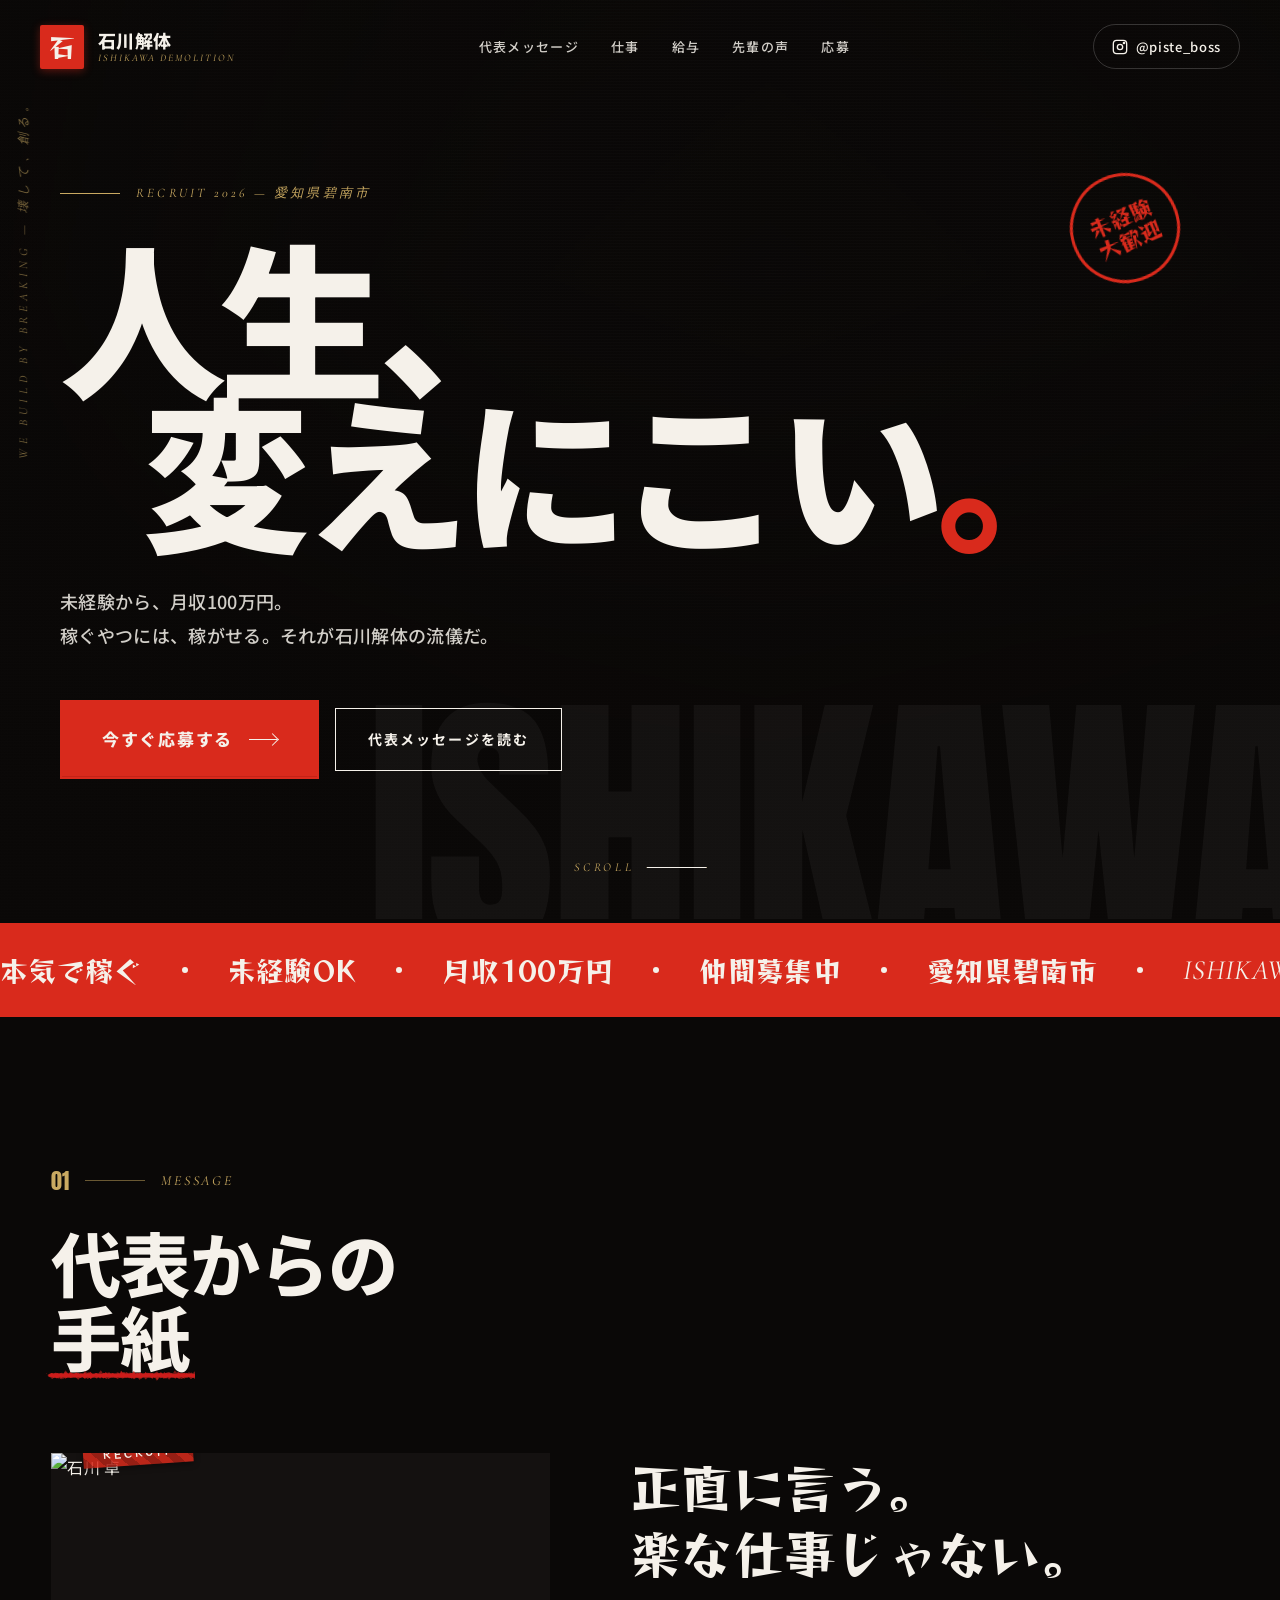
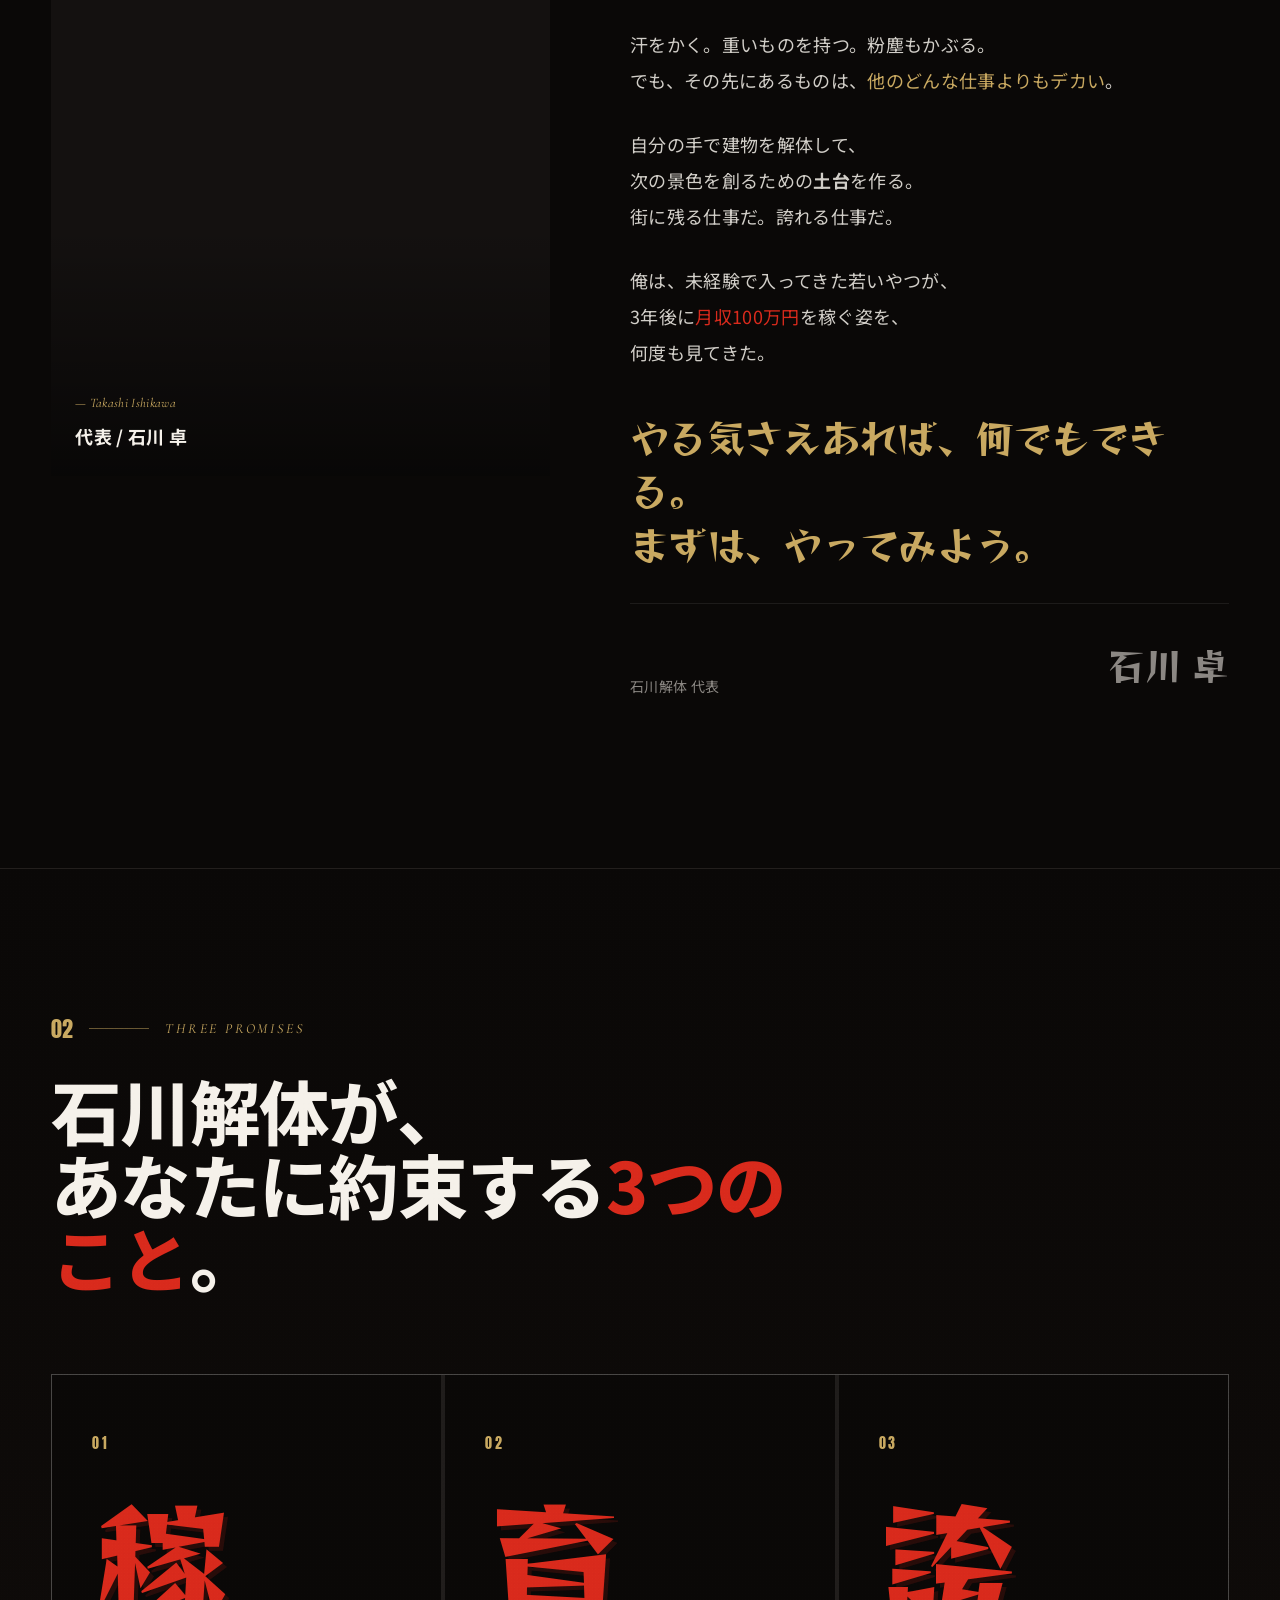
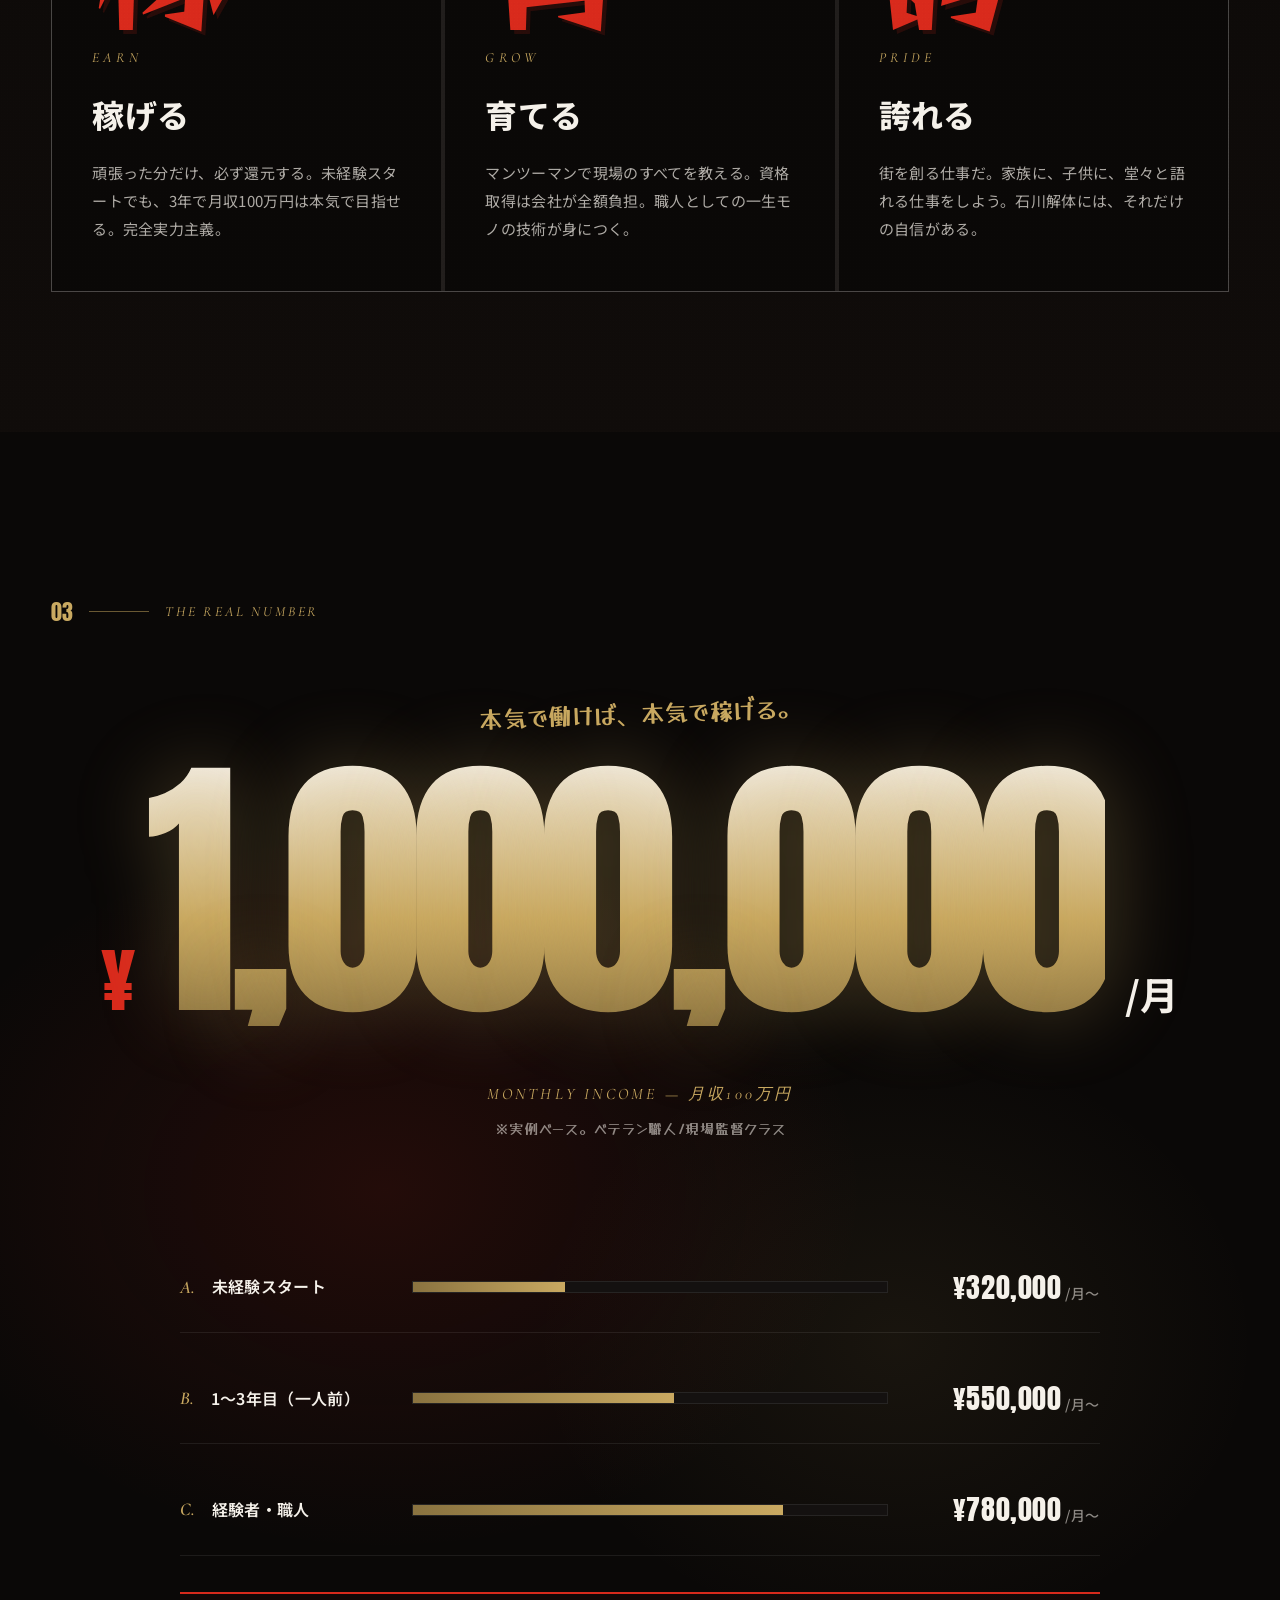
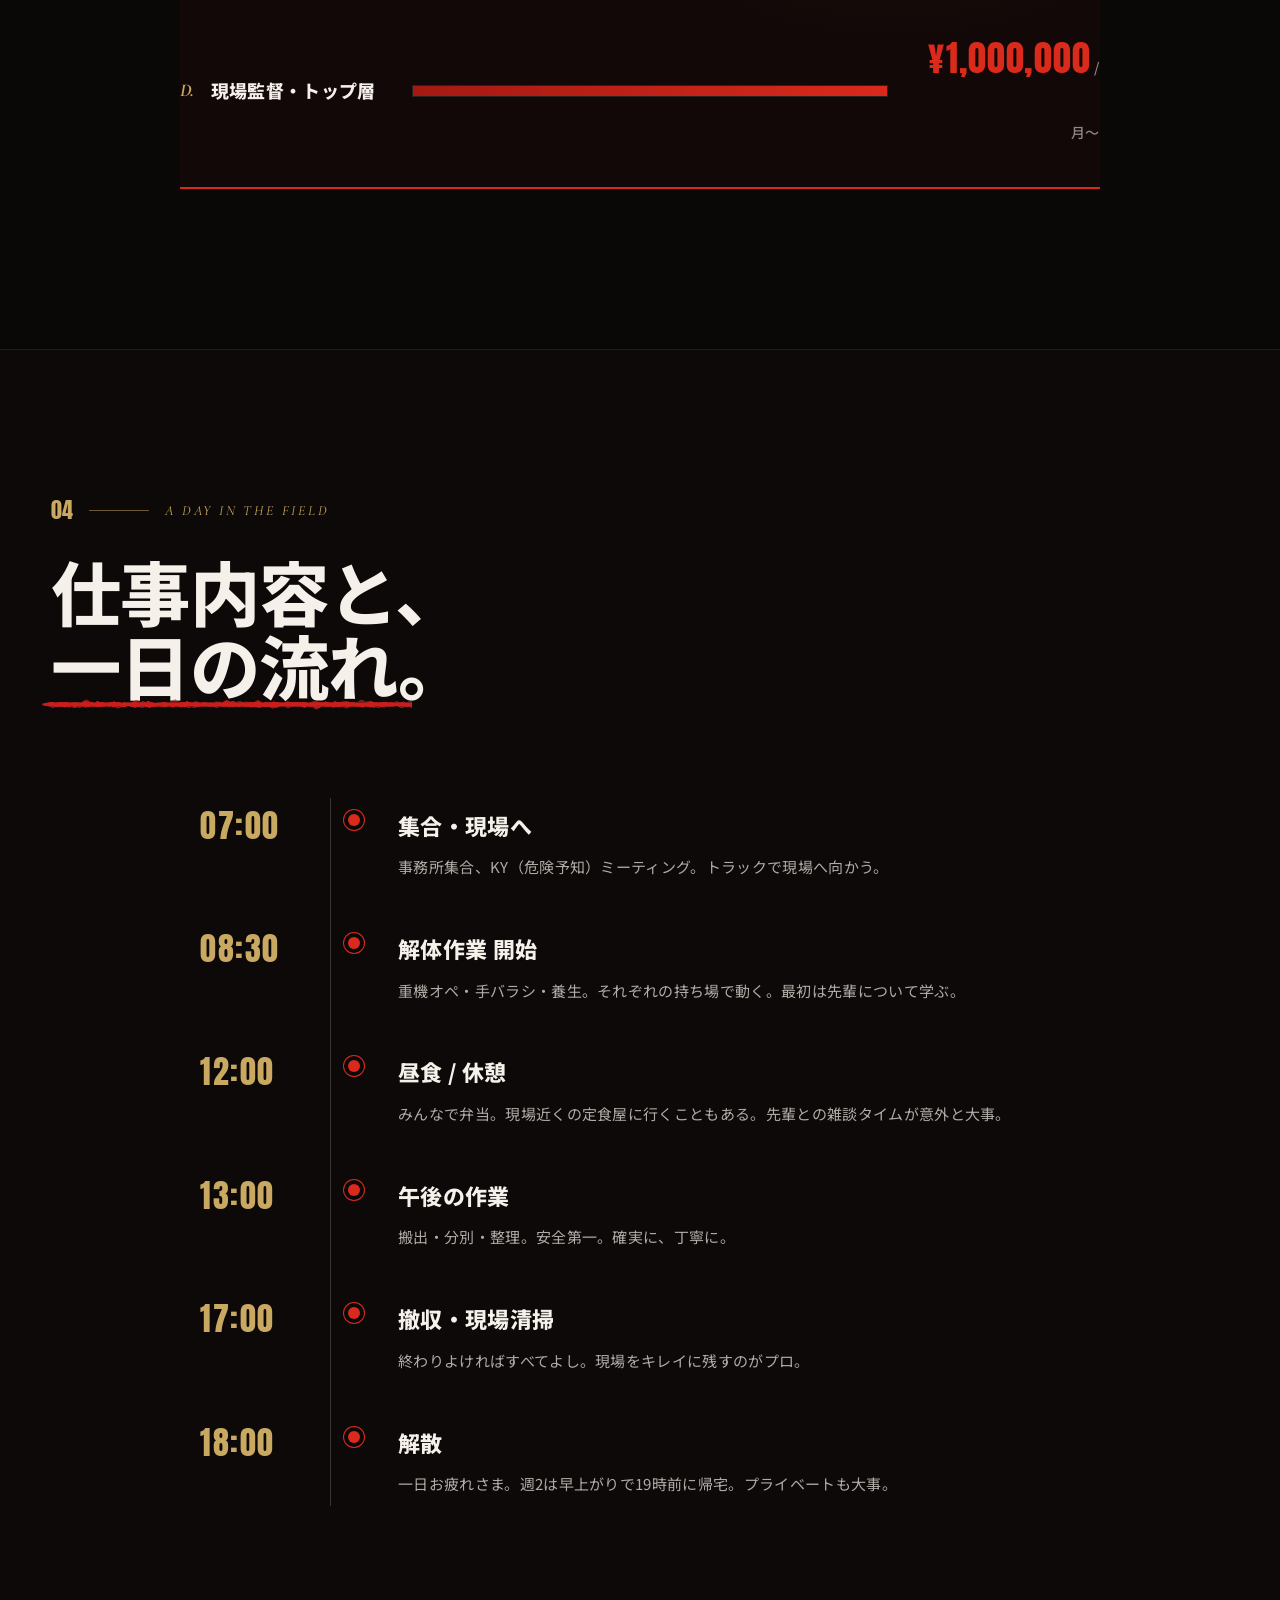
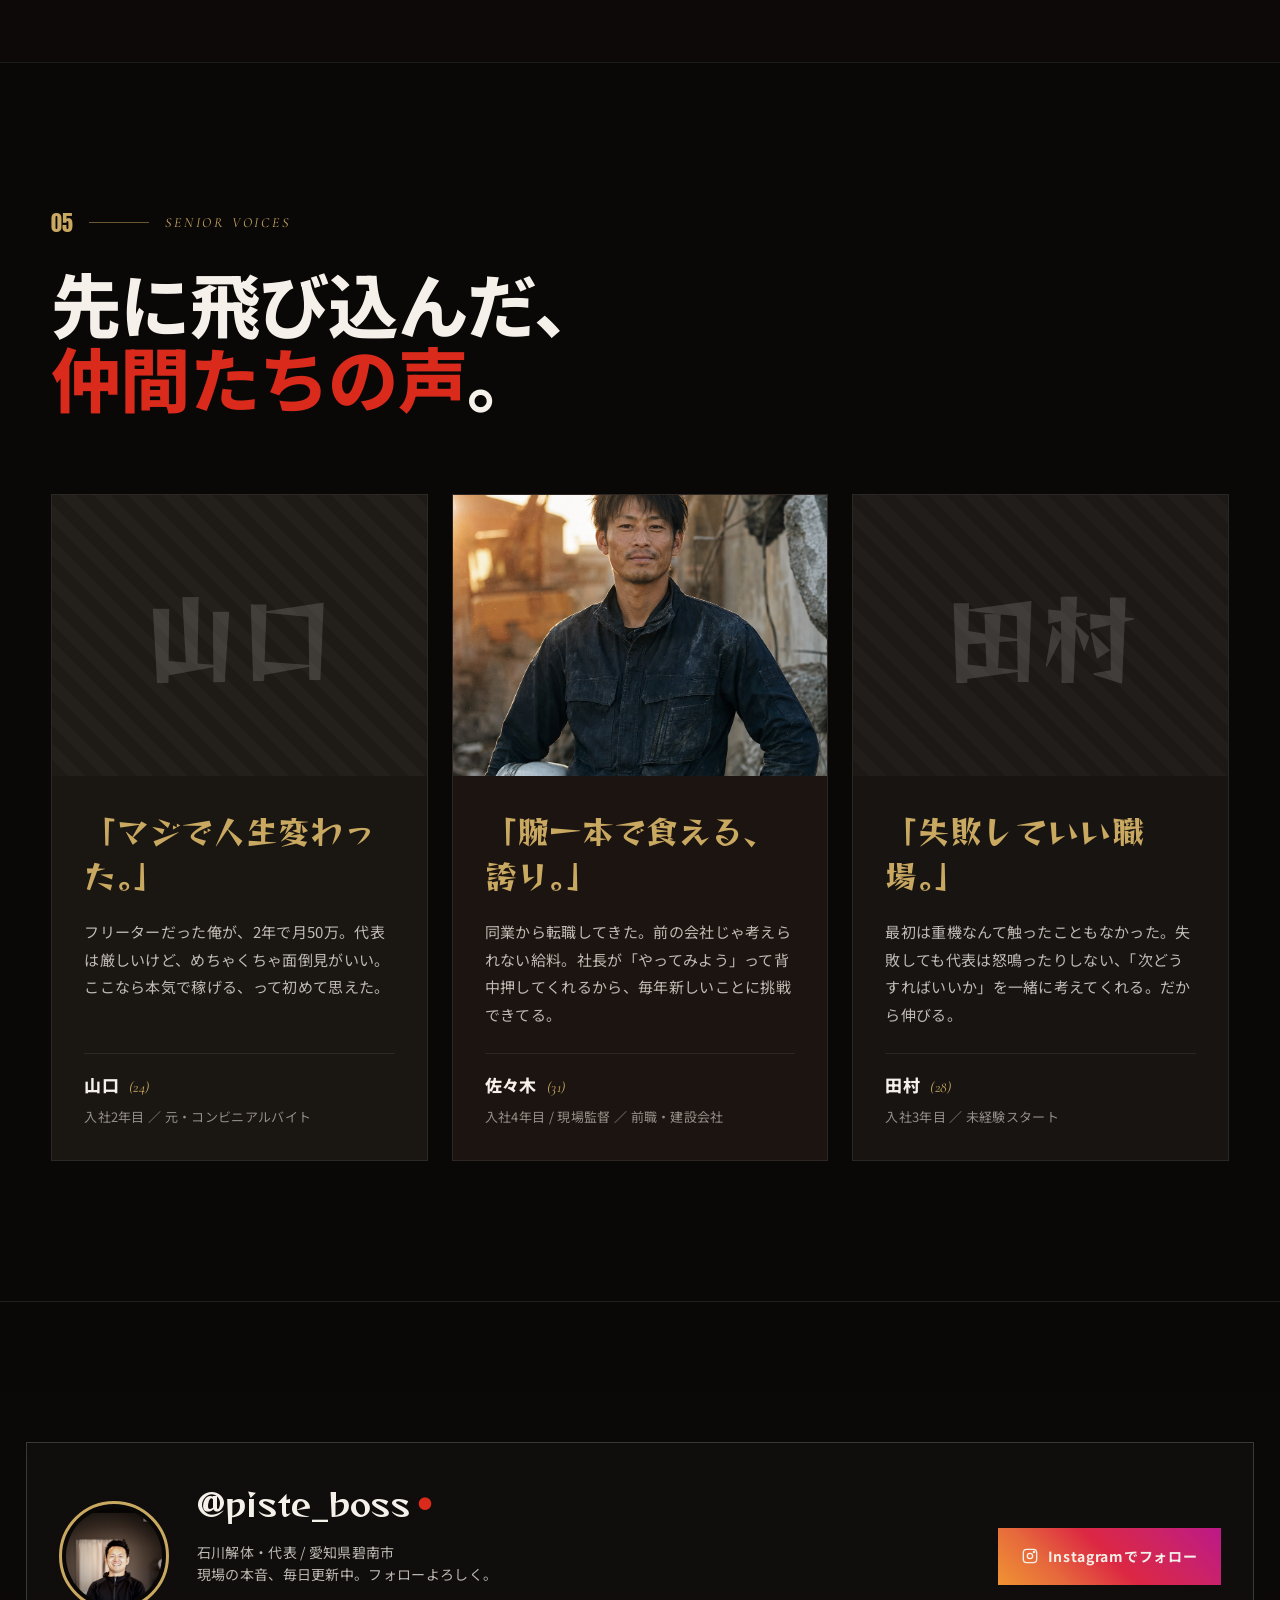
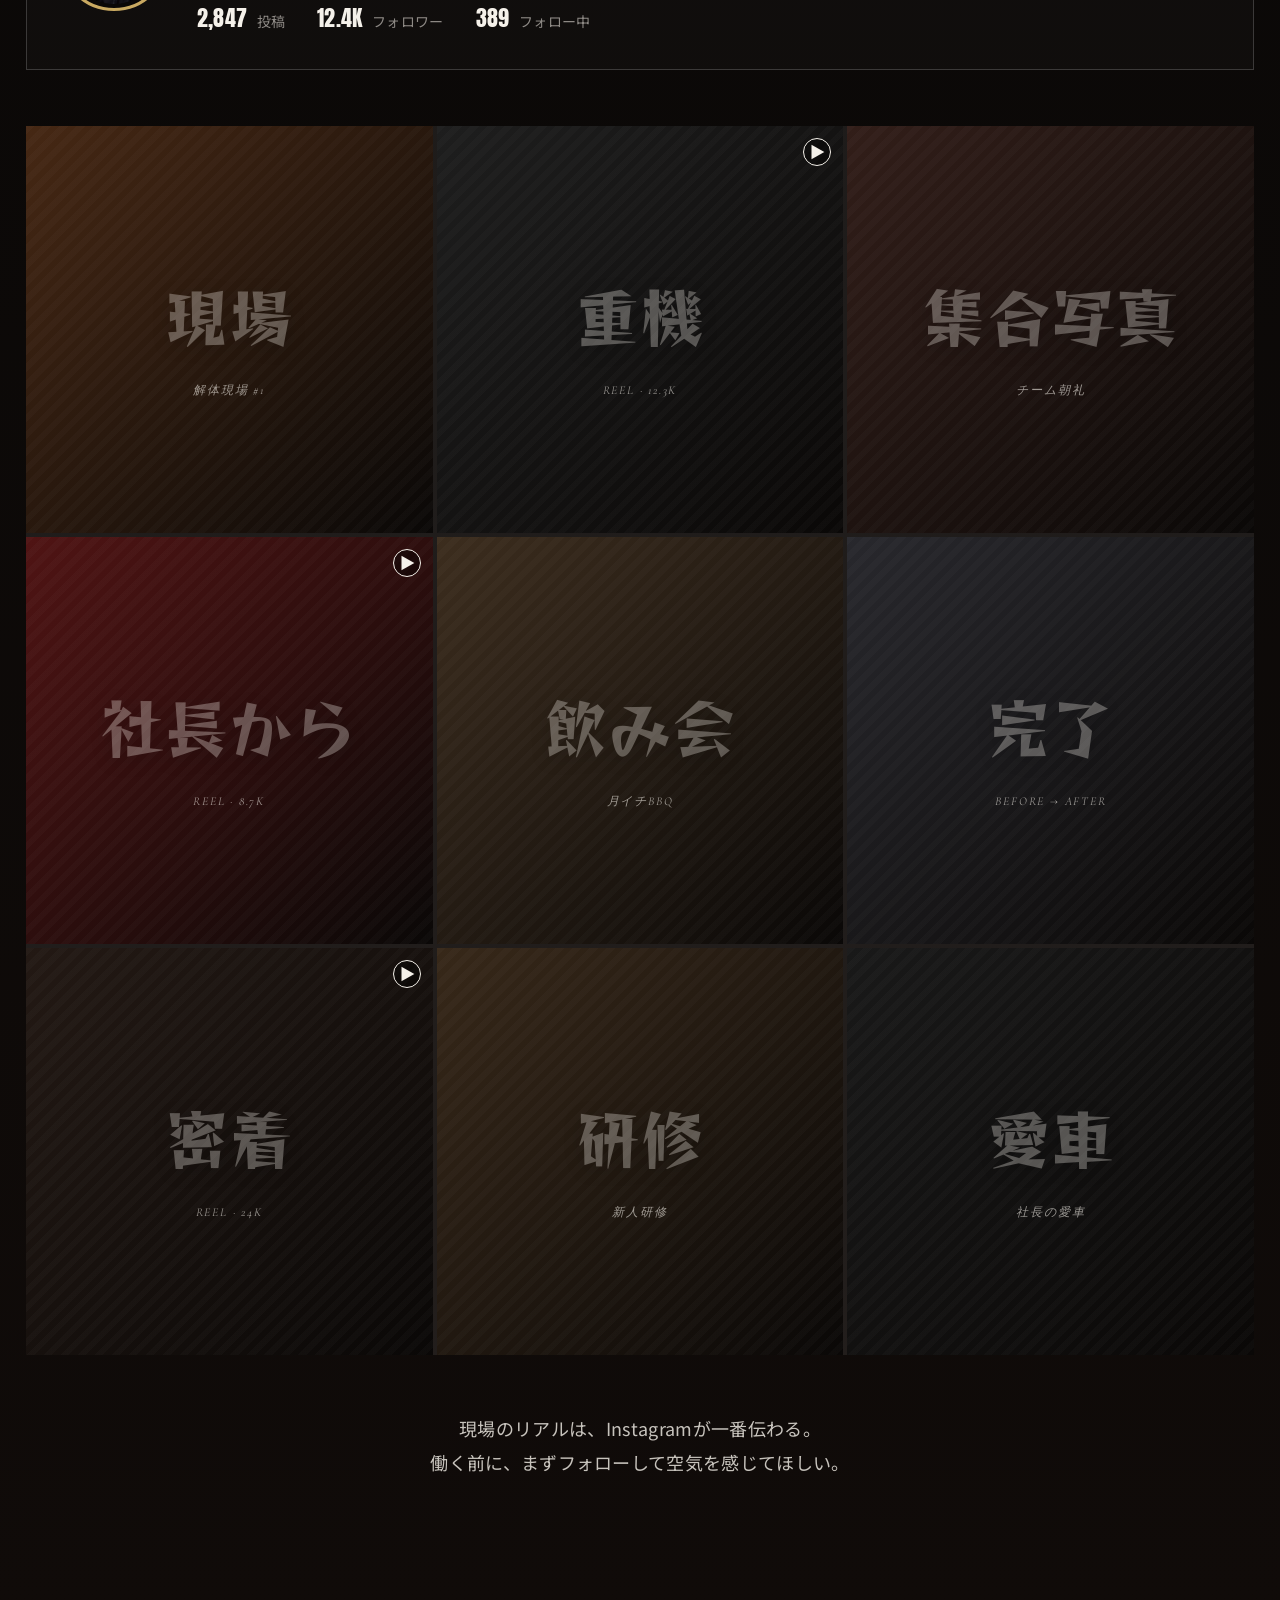
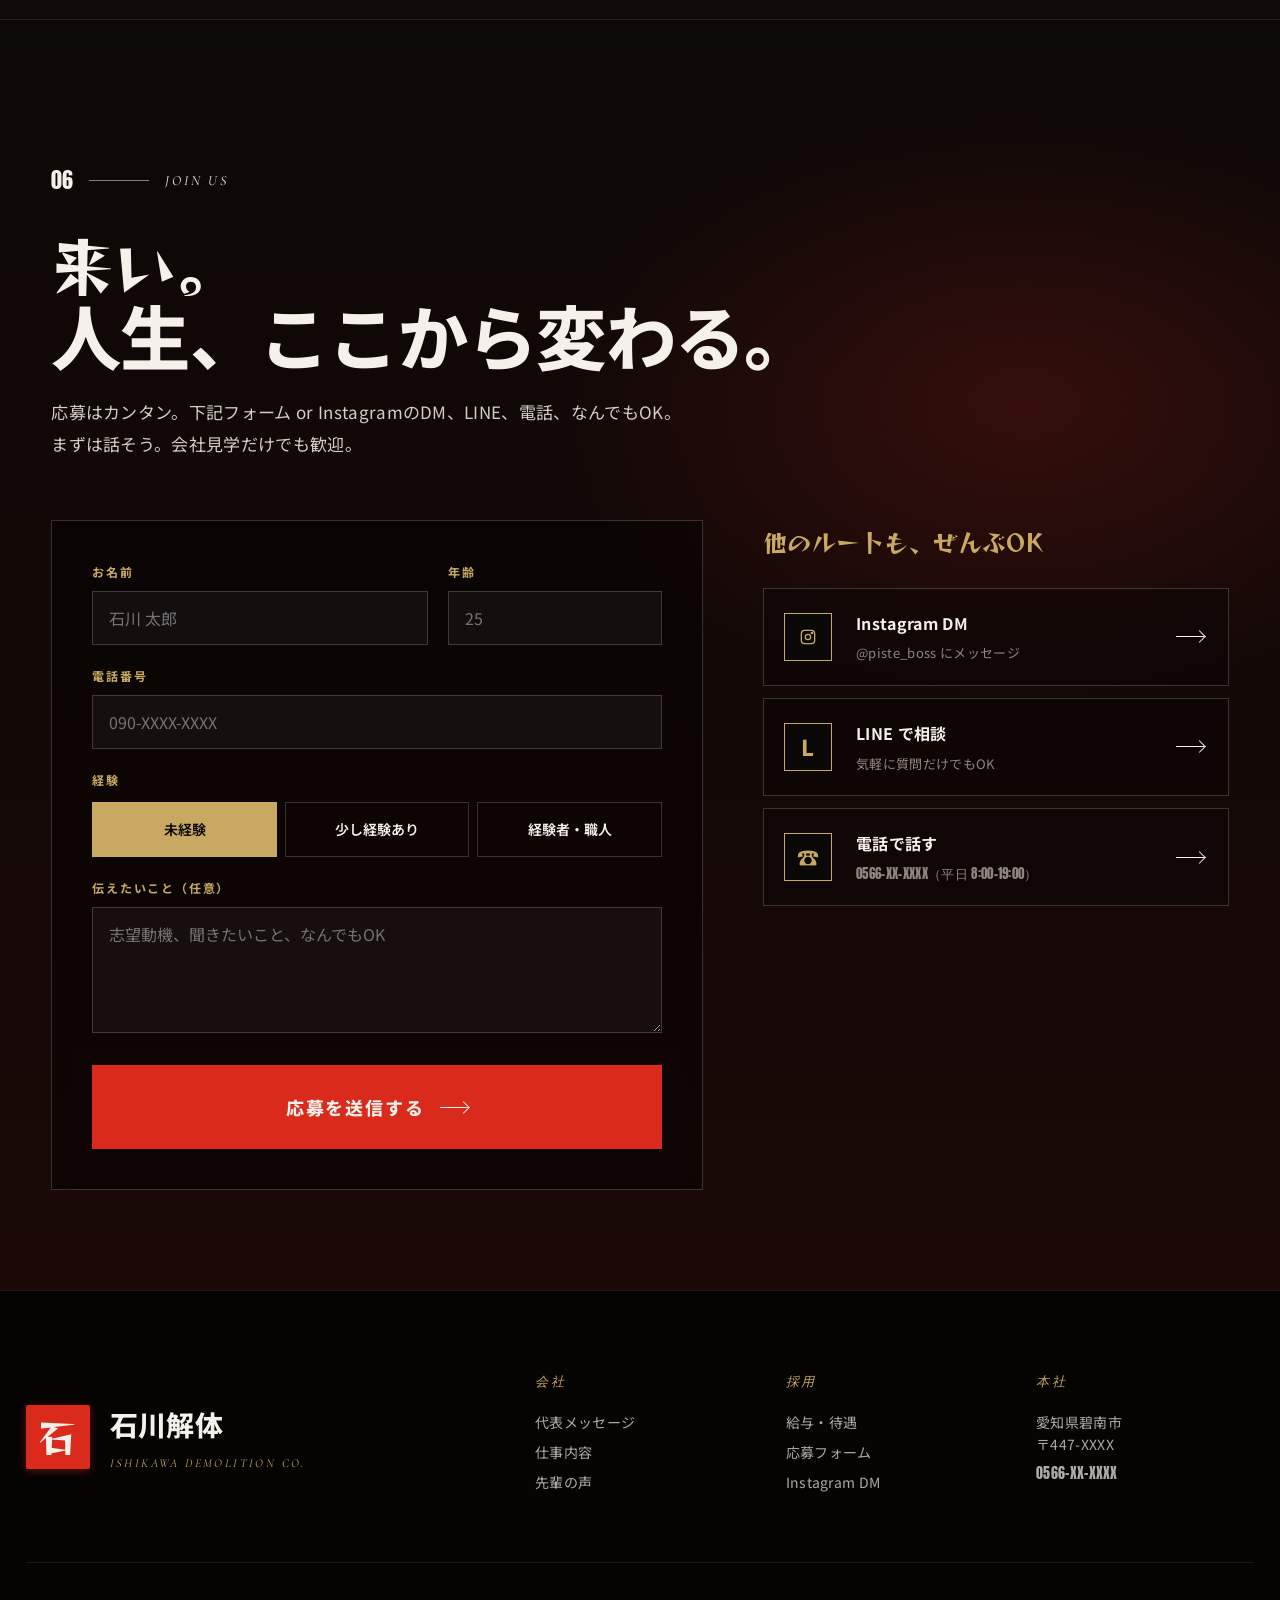
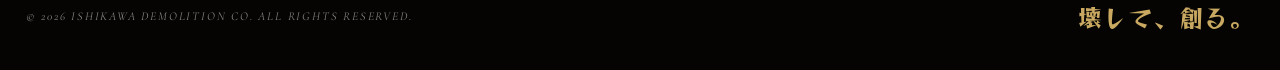
==== commit 3287f3a5: "佐々木さんの写真を先輩の声セクションに追加 Co-Authored-By: Claude Opus 4.7 (1M context) <noreply@anthropic.com>" ====
--- a/index.html
+++ b/index.html
@@ -382,9 +382,7 @@
         </article>
         <article class="voice__card reveal" style="transition-delay: 0.12s; background: #1c1410;">
           <div class="voice__card-photo">
-            <div class="voice__placeholder">
-              <span class="voice__placeholder-name brush">佐々木</span>
-            </div>
+            <img src="assets/sasaki-portrait.jpg" alt="佐々木" class="voice__photo" />
           </div>
           <div class="voice__card-body">
             <div class="voice__quote brush">「腕一本で食える、誇り。」</div>
--- a/sections.css
+++ b/sections.css
@@ -596,6 +596,16 @@
   font-size: 96px;
   color: var(--paper);
   opacity: 0.15;
+}
+.voice__photo {
+  position: absolute; inset: 0;
+  width: 100%; height: 100%;
+  object-fit: cover;
+  object-position: center 30%;
+  transition: transform 0.6s;
+}
+.voice__card:hover .voice__photo {
+  transform: scale(1.05);
 }
 .voice__card-body {
   padding: 32px;
